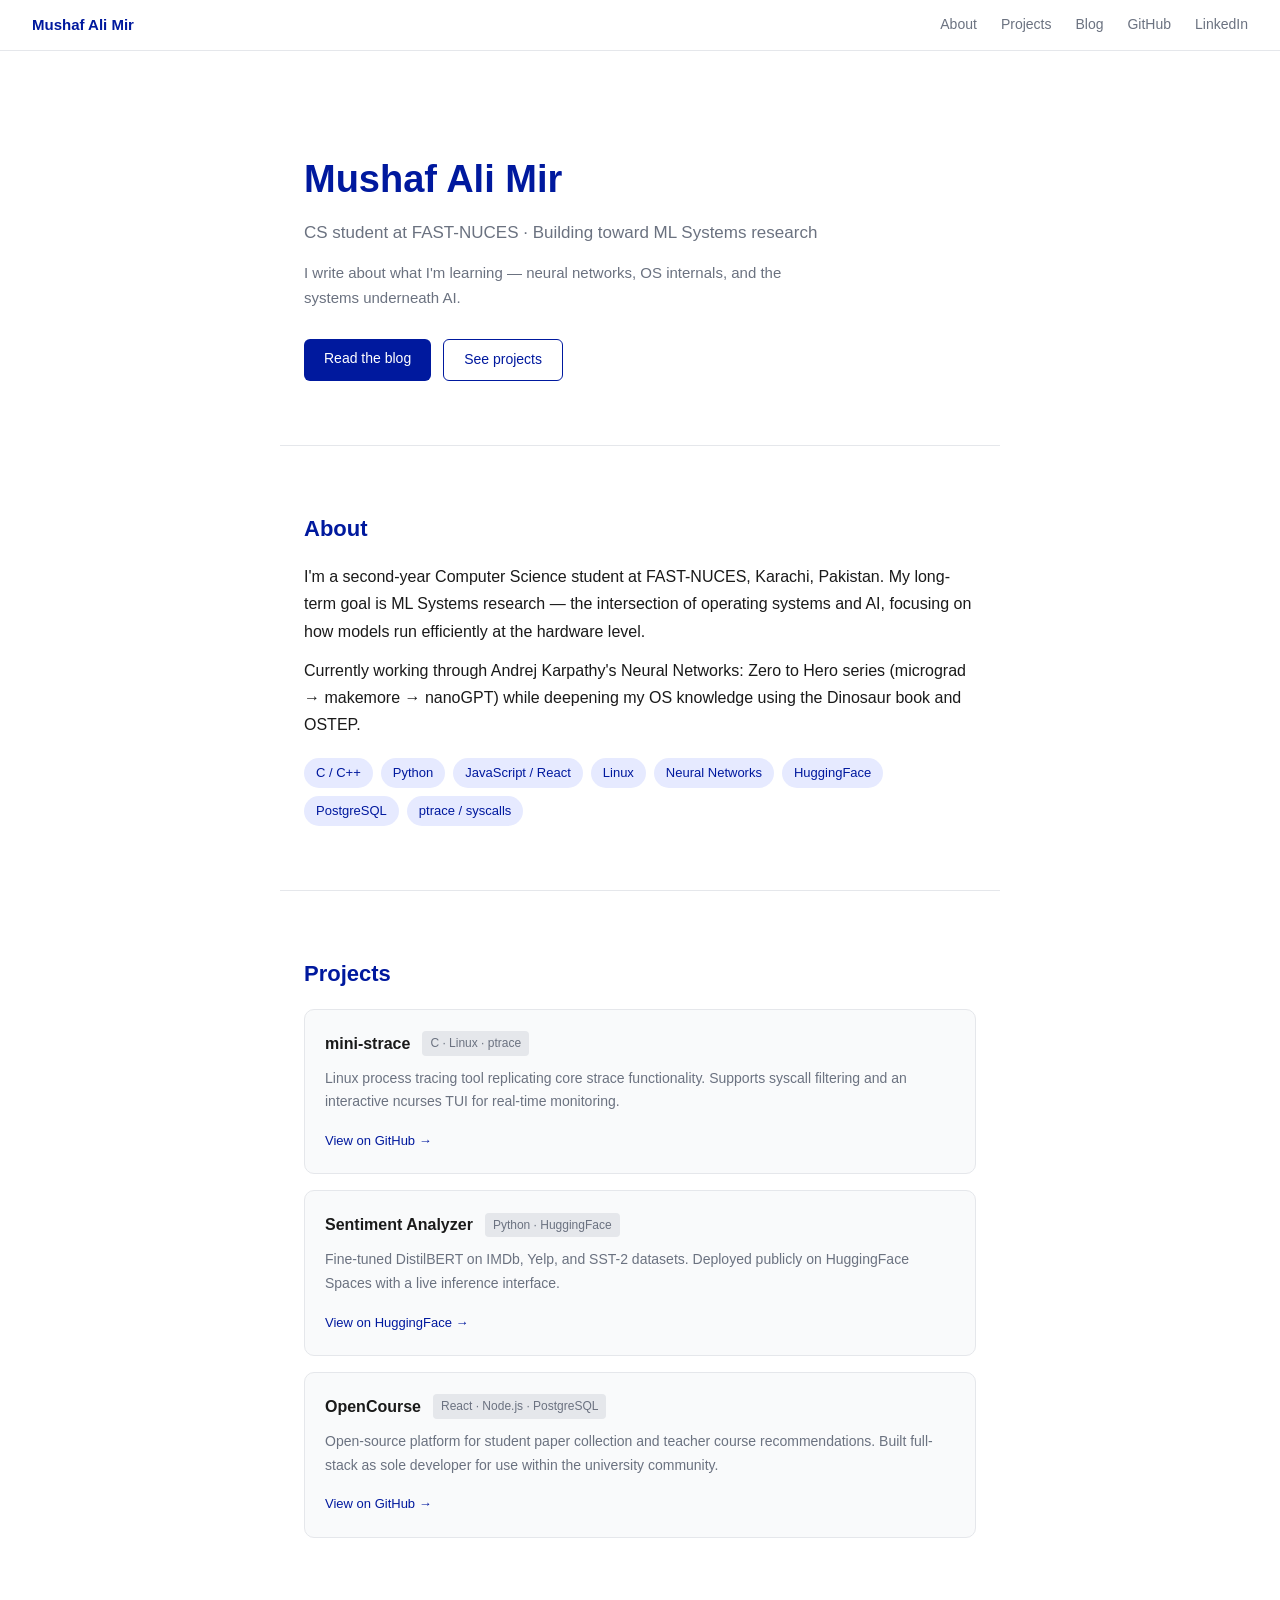
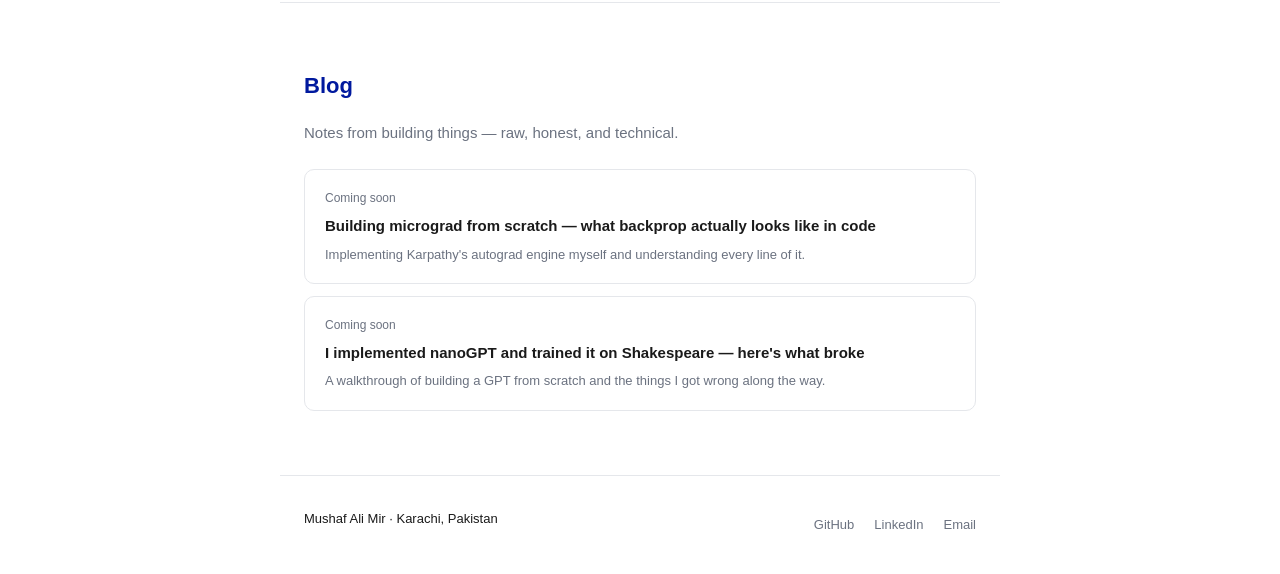
==== index.html @ 839cfe39 "Add files via upload" ====
<!DOCTYPE html>
<html lang="en">
<head>
  <meta charset="UTF-8">
  <meta name="viewport" content="width=device-width, initial-scale=1.0">
  <title>Mushaf Ali Mir</title>
  <link rel="stylesheet" href="style.css">
</head>
<body>

  <nav>
    <span class="nav-name">Mushaf Ali Mir</span>
    <div class="nav-links">
      <a href="#about">About</a>
      <a href="#projects">Projects</a>
      <a href="#blog">Blog</a>
      <a href="https://github.com/RED-Mushaf-Ali-Mir" target="_blank">GitHub</a>
      <a href="https://www.linkedin.com/in/mushaf-ali-mir-6a32b6295" target="_blank">LinkedIn</a>
    </div>
  </nav>

  <section id="hero">
    <h1>Mushaf Ali Mir</h1>
    <p class="tagline">CS student at FAST-NUCES · Building toward ML Systems research</p>
    <p class="hero-sub">I write about what I'm learning — neural networks, OS internals, and the systems underneath AI.</p>
    <div class="hero-links">
      <a href="#blog" class="btn">Read the blog</a>
      <a href="#projects" class="btn btn-ghost">See projects</a>
    </div>
  </section>

  <section id="about">
    <h2>About</h2>
    <p>
      I'm a second-year Computer Science student at FAST-NUCES, Karachi, Pakistan.
      My long-term goal is ML Systems research — the intersection of operating systems and AI,
      focusing on how models run efficiently at the hardware level.
    </p>
    <p>
      Currently working through Andrej Karpathy's Neural Networks: Zero to Hero series
      (micrograd → makemore → nanoGPT) while deepening my OS knowledge using the Dinosaur book and OSTEP.
    </p>
    <div class="skills">
      <span class="tag">C / C++</span>
      <span class="tag">Python</span>
      <span class="tag">JavaScript / React</span>
      <span class="tag">Linux</span>
      <span class="tag">Neural Networks</span>
      <span class="tag">HuggingFace</span>
      <span class="tag">PostgreSQL</span>
      <span class="tag">ptrace / syscalls</span>
    </div>
  </section>

  <section id="projects">
    <h2>Projects</h2>
    <div class="project-grid">

      <div class="card">
        <div class="card-header">
          <span class="card-title">mini-strace</span>
          <span class="card-tag">C · Linux · ptrace</span>
        </div>
        <p>Linux process tracing tool replicating core strace functionality. Supports syscall filtering and an interactive ncurses TUI for real-time monitoring.</p>
        <a href="https://github.com/RED-Mushaf-Ali-Mir/Mtrace" target="_blank" class="card-link">View on GitHub →</a>
      </div>

      <div class="card">
        <div class="card-header">
          <span class="card-title">Sentiment Analyzer</span>
          <span class="card-tag">Python · HuggingFace</span>
        </div>
        <p>Fine-tuned DistilBERT on IMDb, Yelp, and SST-2 datasets. Deployed publicly on HuggingFace Spaces with a live inference interface.</p>
        <a href="https://huggingface.co/spaces/RED-MARK" target="_blank" class="card-link">View on HuggingFace →</a>
      </div>

      <div class="card">
        <div class="card-header">
          <span class="card-title">OpenCourse</span>
          <span class="card-tag">React · Node.js · PostgreSQL</span>
        </div>
        <p>Open-source platform for student paper collection and teacher course recommendations. Built full-stack as sole developer for use within the university community.</p>
        <a href="https://github.com/RED-Mushaf-Ali-Mir" target="_blank" class="card-link">View on GitHub →</a>
      </div>

    </div>
  </section>

  <section id="blog">
    <h2>Blog</h2>
    <p class="section-sub">Notes from building things — raw, honest, and technical.</p>

    <div class="post-list">

      <a href="posts/micrograd.html" class="post-item">
        <div class="post-meta">Coming soon</div>
        <div class="post-title">Building micrograd from scratch — what backprop actually looks like in code</div>
        <div class="post-desc">Implementing Karpathy's autograd engine myself and understanding every line of it.</div>
      </a>

      <a href="posts/nanogpt.html" class="post-item">
        <div class="post-meta">Coming soon</div>
        <div class="post-title">I implemented nanoGPT and trained it on Shakespeare — here's what broke</div>
        <div class="post-desc">A walkthrough of building a GPT from scratch and the things I got wrong along the way.</div>
      </a>

    </div>
  </section>

  <footer>
    <p>Mushaf Ali Mir · Karachi, Pakistan</p>
    <div class="footer-links">
      <a href="https://github.com/RED-Mushaf-Ali-Mir" target="_blank">GitHub</a>
      <a href="https://www.linkedin.com/in/mushaf-ali-mir-6a32b6295" target="_blank">LinkedIn</a>
      <a href="mailto:mushafalimir49@gmail.com">Email</a>
    </div>
  </footer>

</body>
</html>
---- style.css ----
*, *::before, *::after { box-sizing: border-box; margin: 0; padding: 0; }

:root {
  --blue: #00199e;
  --blue-light: #e6eaff;
  --text: #1a1a1a;
  --muted: #6b7280;
  --border: #e5e7eb;
  --bg: #ffffff;
  --bg-soft: #f9fafb;
  --max: 720px;
}

body {
  font-family: -apple-system, BlinkMacSystemFont, 'Segoe UI', sans-serif;
  color: var(--text);
  background: var(--bg);
  line-height: 1.7;
  font-size: 16px;
}

/* NAV */
nav {
  position: sticky;
  top: 0;
  background: rgba(255,255,255,0.92);
  backdrop-filter: blur(8px);
  border-bottom: 1px solid var(--border);
  display: flex;
  justify-content: space-between;
  align-items: center;
  padding: 0.75rem 2rem;
  z-index: 100;
}

.nav-name {
  font-weight: 600;
  color: var(--blue);
  font-size: 15px;
}

.nav-links {
  display: flex;
  gap: 1.5rem;
}

.nav-links a {
  text-decoration: none;
  color: var(--muted);
  font-size: 14px;
  transition: color 0.15s;
}

.nav-links a:hover { color: var(--blue); }

/* SECTIONS */
section {
  max-width: var(--max);
  margin: 0 auto;
  padding: 4rem 1.5rem;
}

section + section {
  border-top: 1px solid var(--border);
}

h2 {
  font-size: 22px;
  font-weight: 600;
  color: var(--blue);
  margin-bottom: 1rem;
}

p { color: var(--text); margin-bottom: 0.75rem; }

.section-sub {
  color: var(--muted);
  font-size: 15px;
  margin-bottom: 1.5rem;
}

/* HERO */
#hero {
  padding: 6rem 1.5rem 4rem;
  border-top: none;
}

#hero h1 {
  font-size: 38px;
  font-weight: 700;
  color: var(--blue);
  margin-bottom: 0.5rem;
}

.tagline {
  font-size: 17px;
  color: var(--muted);
  margin-bottom: 0.75rem;
}

.hero-sub {
  font-size: 15px;
  color: var(--muted);
  max-width: 520px;
  margin-bottom: 1.75rem;
}

.hero-links { display: flex; gap: 0.75rem; }

.btn {
  display: inline-block;
  padding: 0.5rem 1.25rem;
  background: var(--blue);
  color: #fff;
  border-radius: 6px;
  text-decoration: none;
  font-size: 14px;
  font-weight: 500;
  transition: opacity 0.15s;
}

.btn:hover { opacity: 0.88; }

.btn-ghost {
  background: transparent;
  color: var(--blue);
  border: 1px solid var(--blue);
}

.btn-ghost:hover { background: var(--blue-light); opacity: 1; }

/* SKILLS */
.skills {
  display: flex;
  flex-wrap: wrap;
  gap: 8px;
  margin-top: 1.25rem;
}

.tag {
  font-size: 13px;
  background: var(--blue-light);
  color: var(--blue);
  padding: 4px 12px;
  border-radius: 20px;
  font-weight: 500;
}

/* PROJECTS */
.project-grid {
  display: grid;
  grid-template-columns: 1fr;
  gap: 1rem;
}

.card {
  border: 1px solid var(--border);
  border-radius: 10px;
  padding: 1.25rem;
  background: var(--bg-soft);
  transition: border-color 0.15s;
}

.card:hover { border-color: var(--blue); }

.card-header {
  display: flex;
  align-items: center;
  gap: 0.75rem;
  margin-bottom: 0.6rem;
}

.card-title {
  font-size: 16px;
  font-weight: 600;
  color: var(--text);
}

.card-tag {
  font-size: 12px;
  color: var(--muted);
  background: var(--border);
  padding: 2px 8px;
  border-radius: 4px;
}

.card p {
  font-size: 14px;
  color: var(--muted);
  margin-bottom: 0.75rem;
}

.card-link {
  font-size: 13px;
  color: var(--blue);
  text-decoration: none;
  font-weight: 500;
}

.card-link:hover { text-decoration: underline; }

/* BLOG */
.post-list {
  display: flex;
  flex-direction: column;
  gap: 0.75rem;
}

.post-item {
  display: block;
  text-decoration: none;
  border: 1px solid var(--border);
  border-radius: 10px;
  padding: 1.1rem 1.25rem;
  transition: border-color 0.15s;
}

.post-item:hover { border-color: var(--blue); }

.post-meta {
  font-size: 12px;
  color: var(--muted);
  margin-bottom: 0.3rem;
}

.post-title {
  font-size: 15px;
  font-weight: 600;
  color: var(--text);
  margin-bottom: 0.3rem;
}

.post-desc {
  font-size: 13px;
  color: var(--muted);
}

/* FOOTER */
footer {
  max-width: var(--max);
  margin: 0 auto;
  padding: 2rem 1.5rem;
  border-top: 1px solid var(--border);
  display: flex;
  justify-content: space-between;
  align-items: center;
  font-size: 13px;
  color: var(--muted);
}

.footer-links { display: flex; gap: 1.25rem; }
.footer-links a { color: var(--muted); text-decoration: none; }
.footer-links a:hover { color: var(--blue); }

/* RESPONSIVE */
@media (max-width: 600px) {
  nav { padding: 0.75rem 1rem; }
  .nav-links { gap: 1rem; }
  #hero h1 { font-size: 28px; }
  footer { flex-direction: column; gap: 0.75rem; text-align: center; }
}
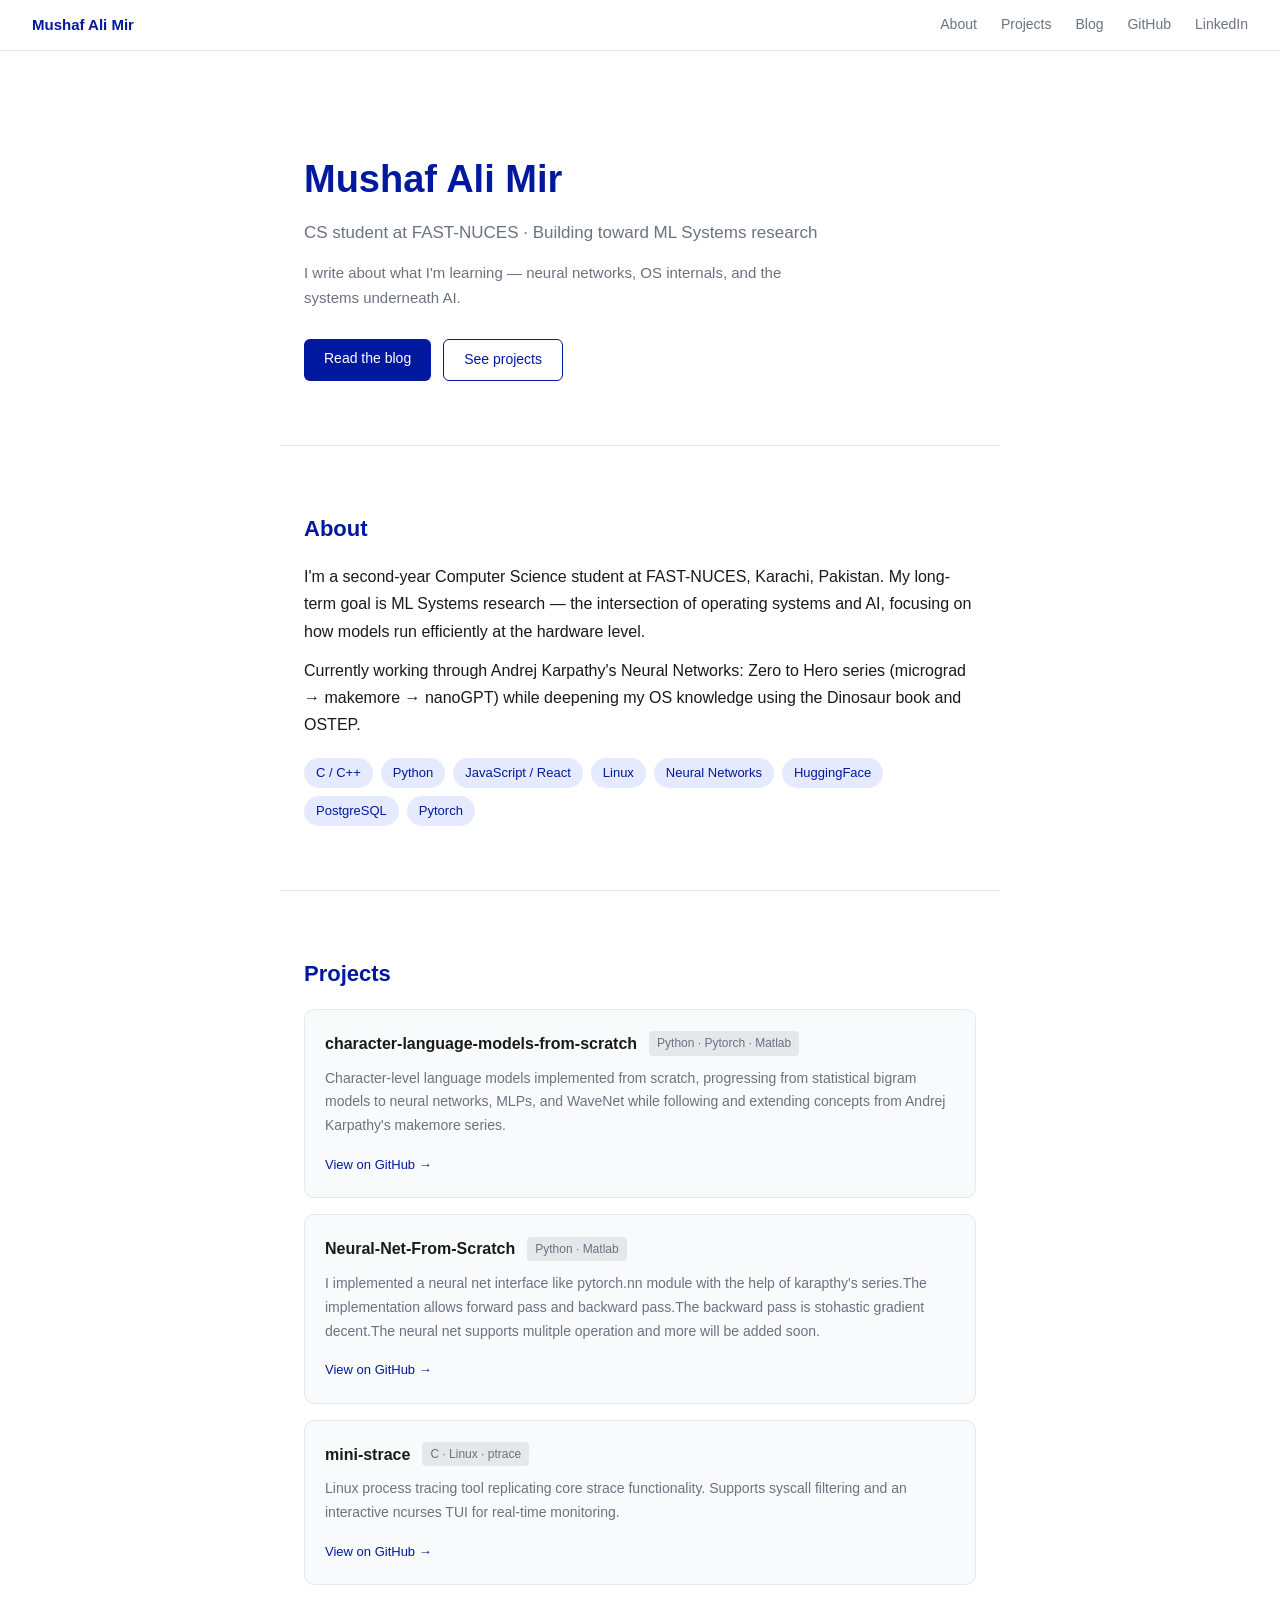
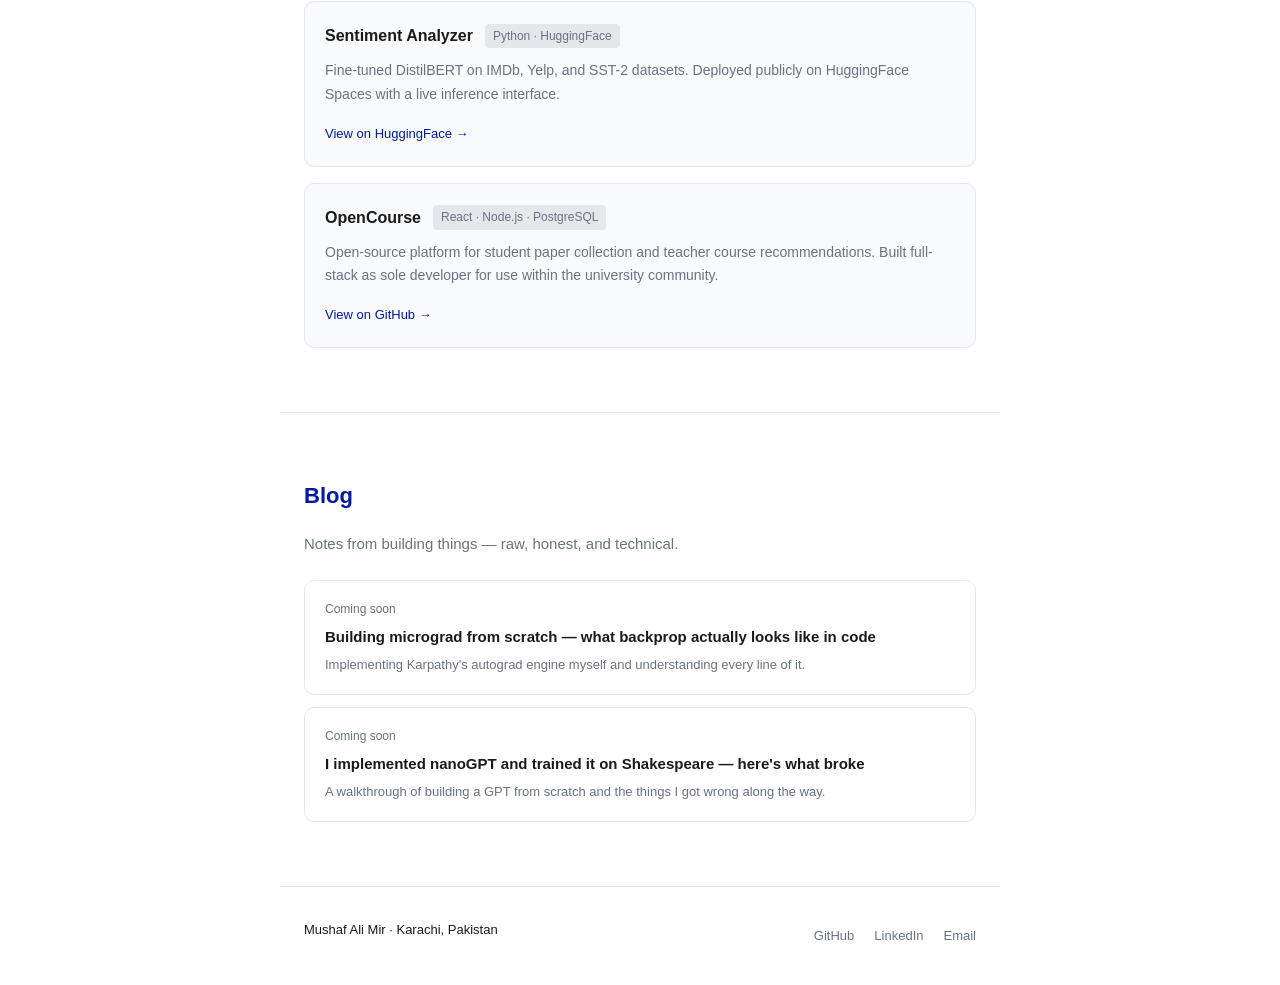
==== commit d2a2440b: "Project Addition" ====
--- a/index.html
+++ b/index.html
@@ -48,13 +48,31 @@
       <span class="tag">Neural Networks</span>
       <span class="tag">HuggingFace</span>
       <span class="tag">PostgreSQL</span>
-      <span class="tag">ptrace / syscalls</span>
+      <span class="tag">Pytorch</span>
     </div>
   </section>
 
   <section id="projects">
     <h2>Projects</h2>
     <div class="project-grid">
+    
+      <div class="card">
+        <div class="card-header">
+          <span class="card-title">character-language-models-from-scratch</span>
+          <span class="card-tag">Python · Pytorch · Matlab </span>
+        </div>
+        <p>Character-level language models implemented from scratch, progressing from statistical bigram models to neural networks, MLPs, and WaveNet while following and extending concepts from Andrej Karpathy's makemore series.</p>
+        <a href="https://github.com/RED-Mushaf-Ali-Mir/character-language-models-from-scratch" target="_blank" class="card-link">View on GitHub →</a>
+       </div>
+       
+       <div class="card">
+        <div class="card-header">
+          <span class="card-title">Neural-Net-From-Scratch</span>
+          <span class="card-tag">Python · Matlab </span>
+        </div>
+        <p>I implemented a neural net interface like pytorch.nn module with the help of karapthy's series.The implementation allows forward pass and backward pass.The backward pass is stohastic gradient decent.The neural net supports mulitple operation and more will be added soon.</p>
+        <a href="https://github.com/RED-Mushaf-Ali-Mir/Neural_Net_Implementation" target="_blank" class="card-link">View on GitHub →</a>
+       </div>
 
       <div class="card">
         <div class="card-header">
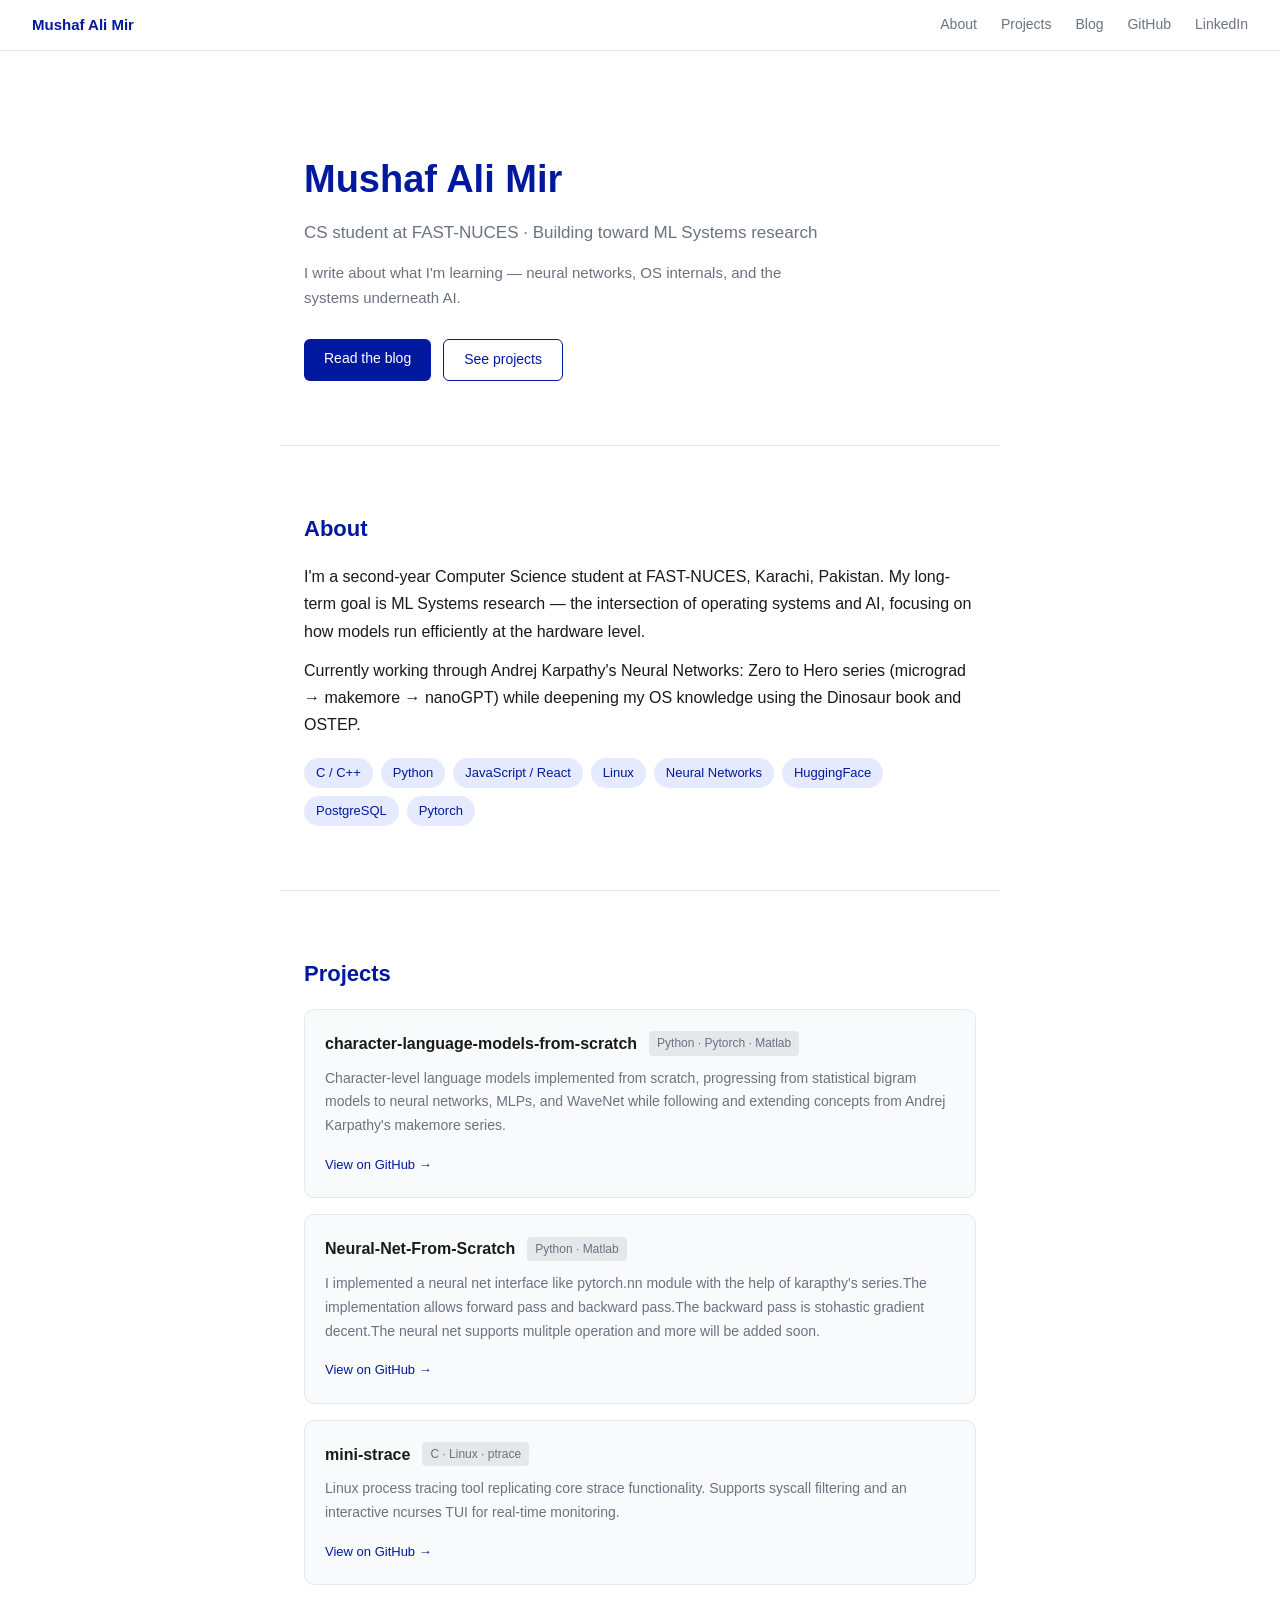
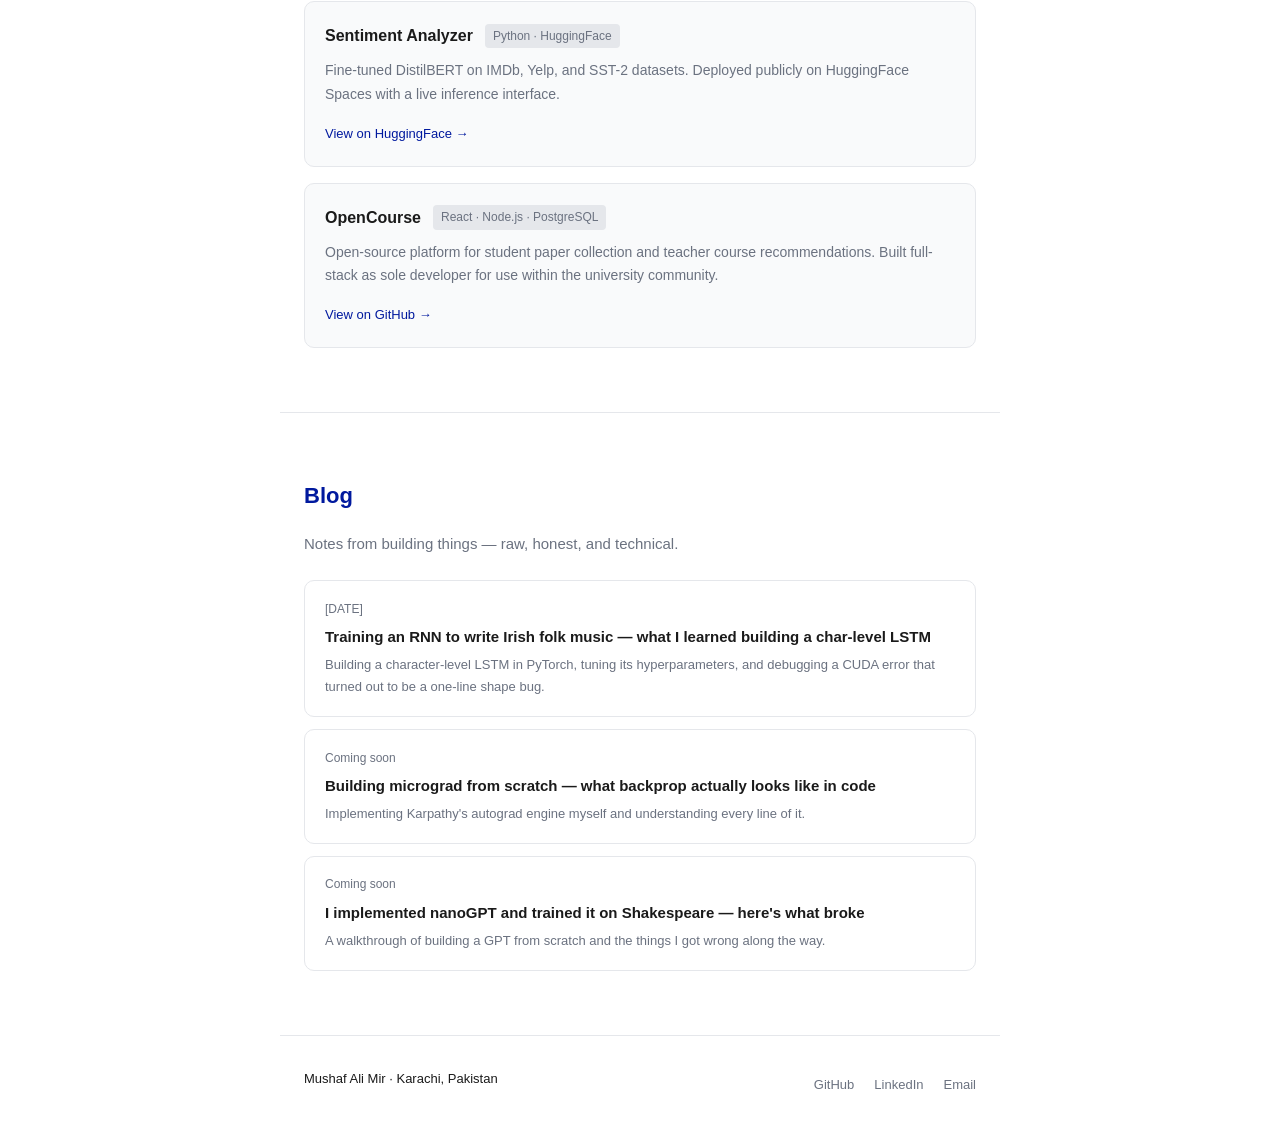
==== commit bb28d56f: "RNN Music Generation Post" ====
--- a/index.html
+++ b/index.html
@@ -110,6 +110,12 @@
 
     <div class="post-list">
 
+      <a href="posts/RNN-MusicGenerator.html" class="post-item">
+        <div class="post-meta">[DATE]</div>
+        <div class="post-title">Training an RNN to write Irish folk music — what I learned building a char-level LSTM</div>
+        <div class="post-desc">Building a character-level LSTM in PyTorch, tuning its hyperparameters, and debugging a CUDA error that turned out to be a one-line shape bug.</div>
+      </a>
+
       <a href="posts/micrograd.html" class="post-item">
         <div class="post-meta">Coming soon</div>
         <div class="post-title">Building micrograd from scratch — what backprop actually looks like in code</div>
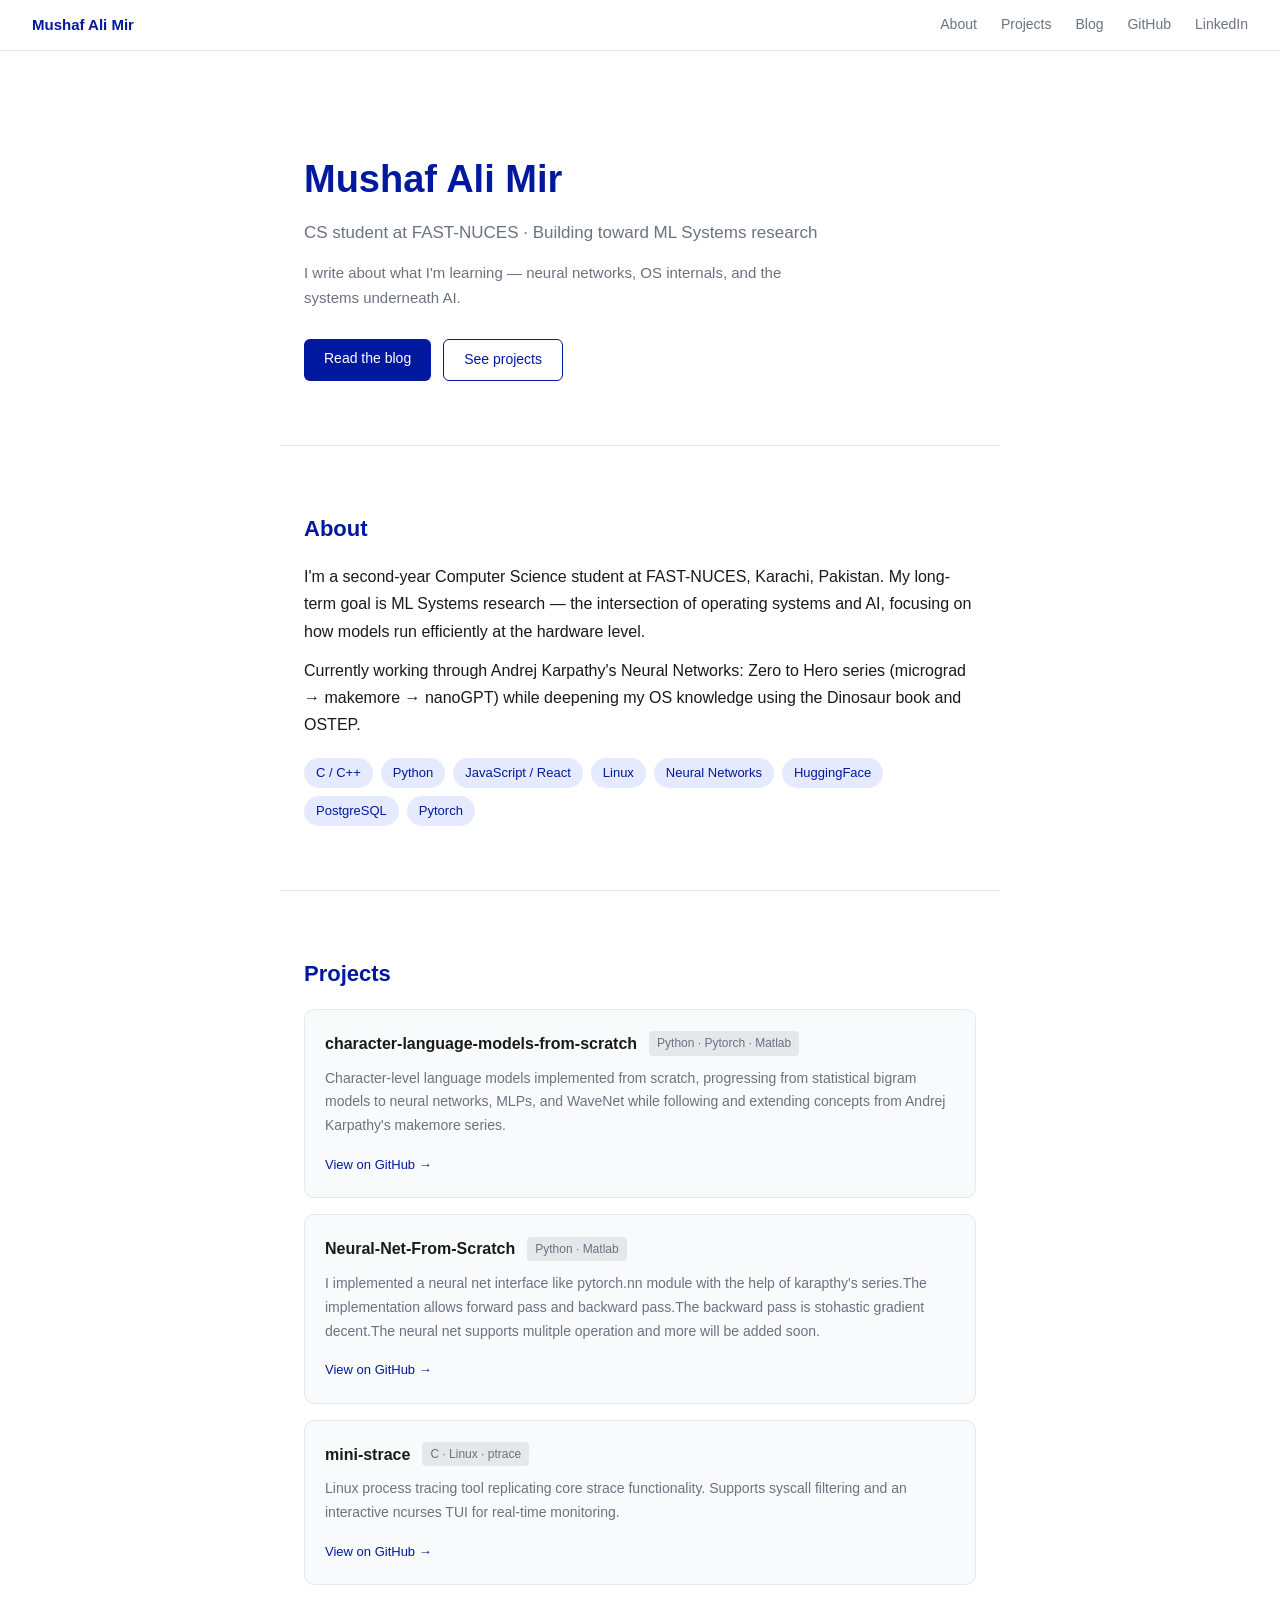
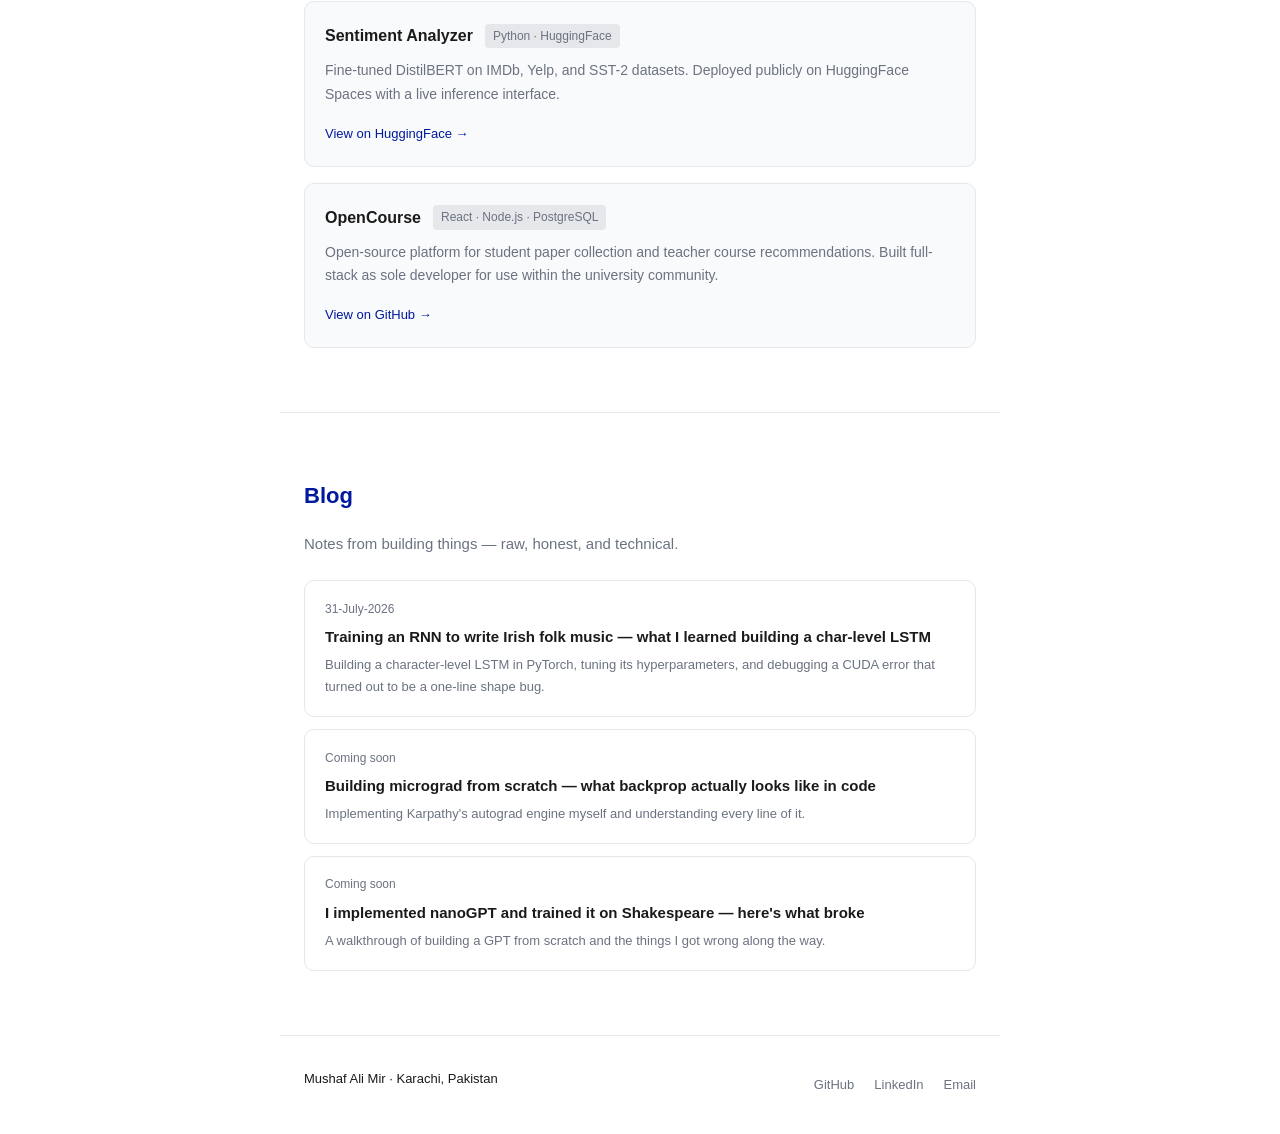
==== commit 46c1a0a5: "Date Fix" ====
--- a/index.html
+++ b/index.html
@@ -111,7 +111,7 @@
     <div class="post-list">
 
       <a href="posts/RNN-MusicGenerator.html" class="post-item">
-        <div class="post-meta">[DATE]</div>
+        <div class="post-meta">31-July-2026</div>
         <div class="post-title">Training an RNN to write Irish folk music — what I learned building a char-level LSTM</div>
         <div class="post-desc">Building a character-level LSTM in PyTorch, tuning its hyperparameters, and debugging a CUDA error that turned out to be a one-line shape bug.</div>
       </a>
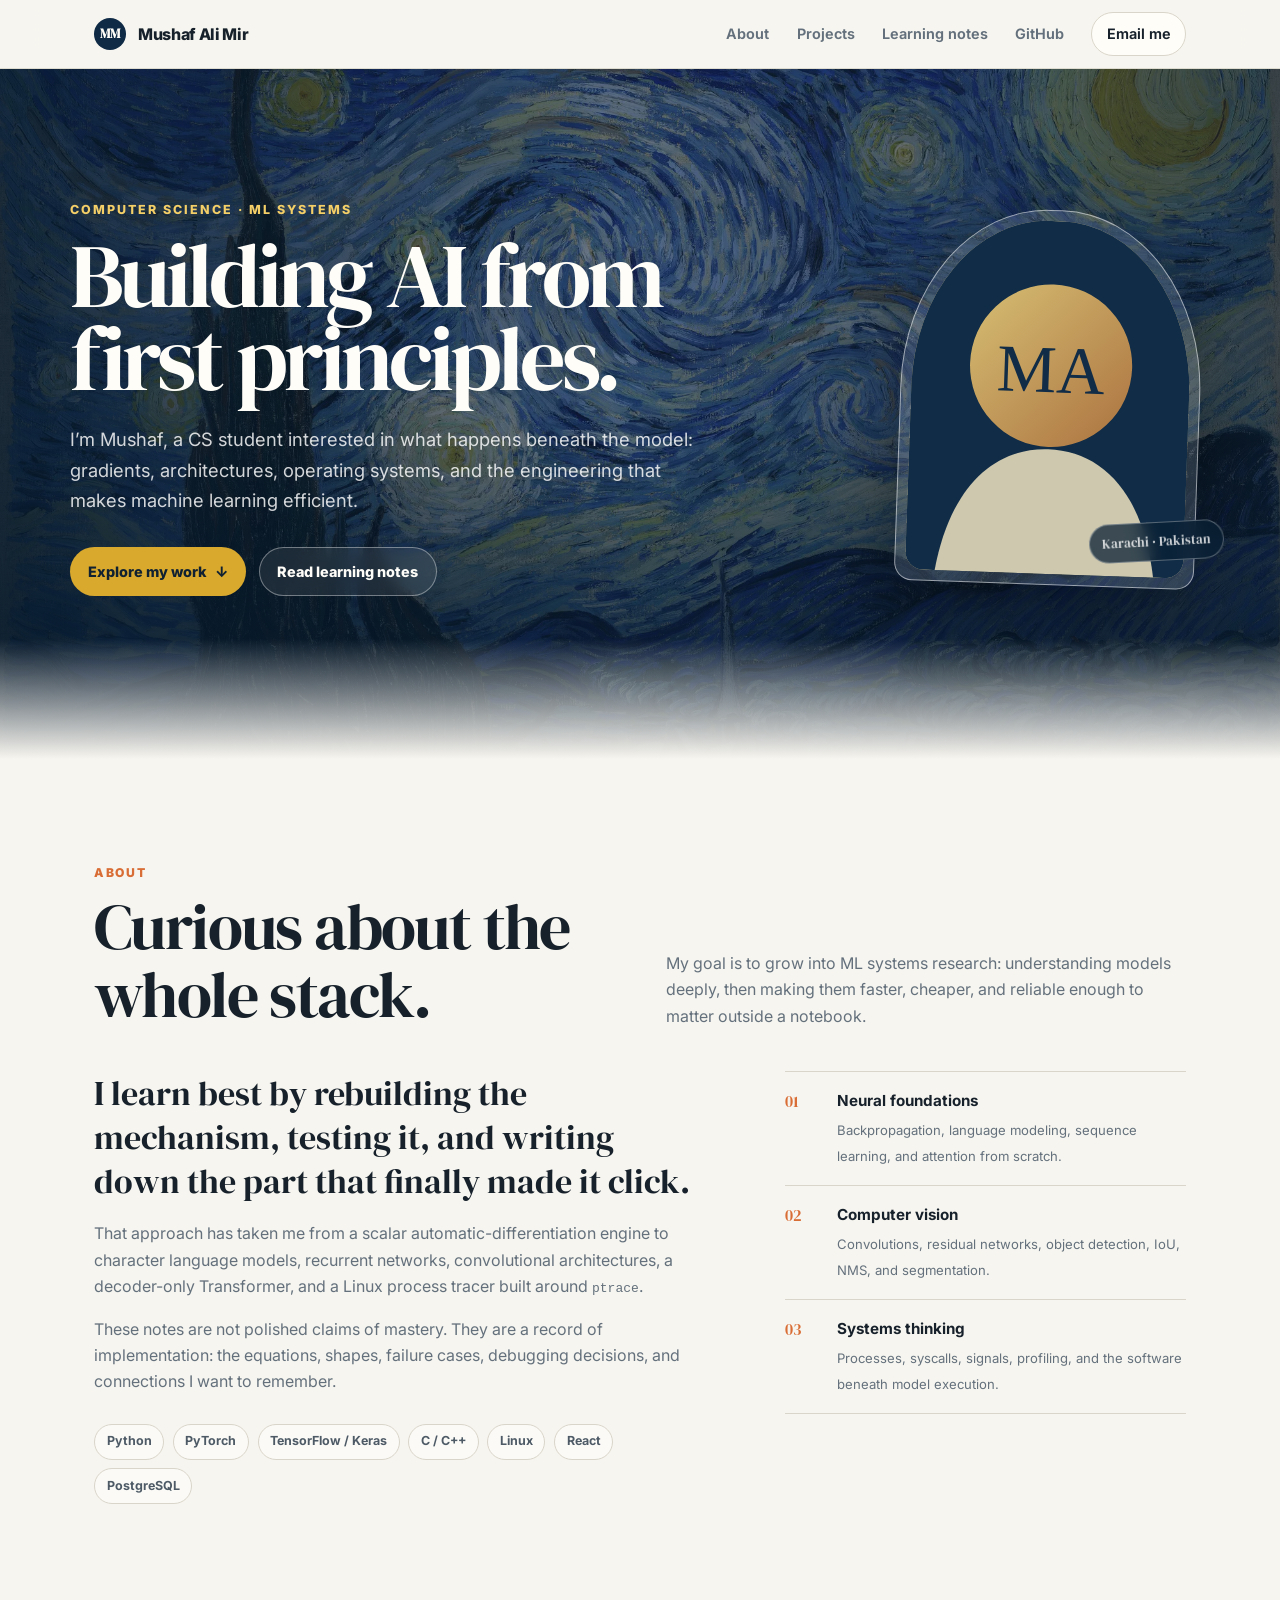
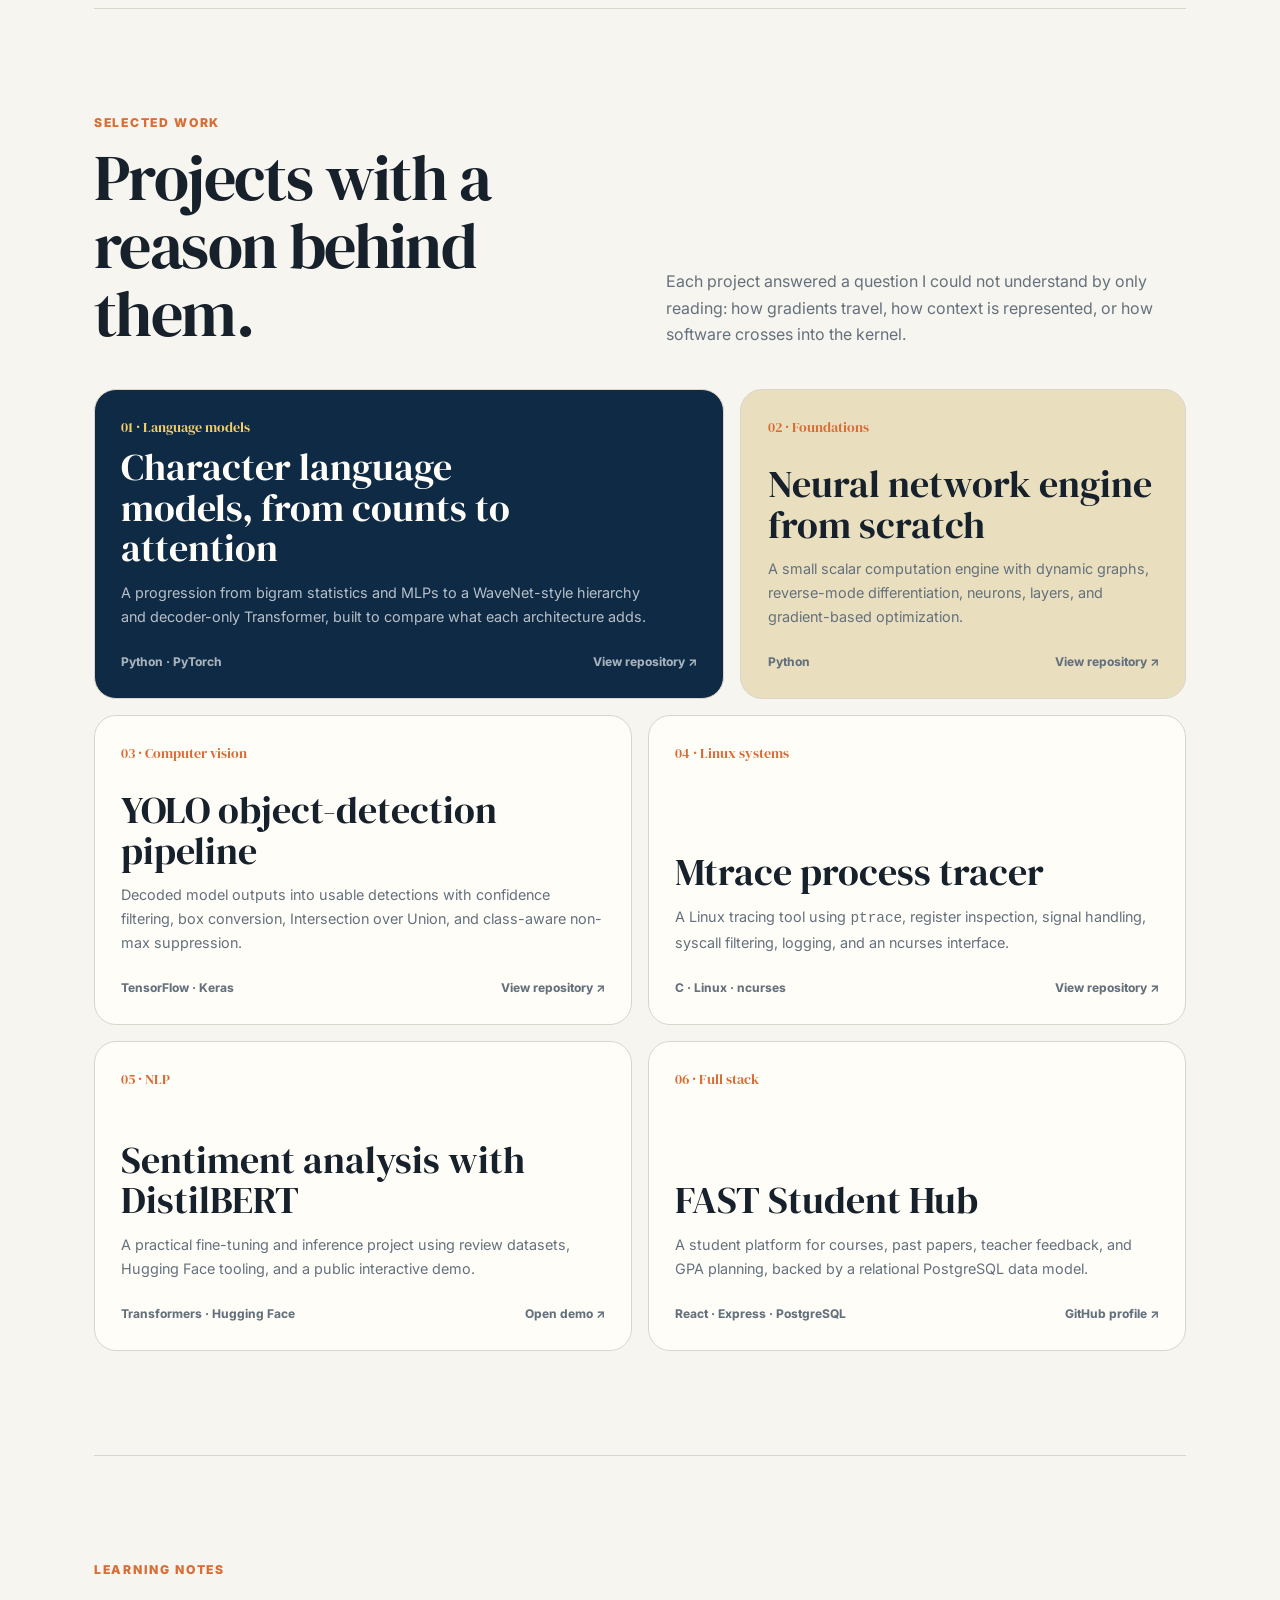
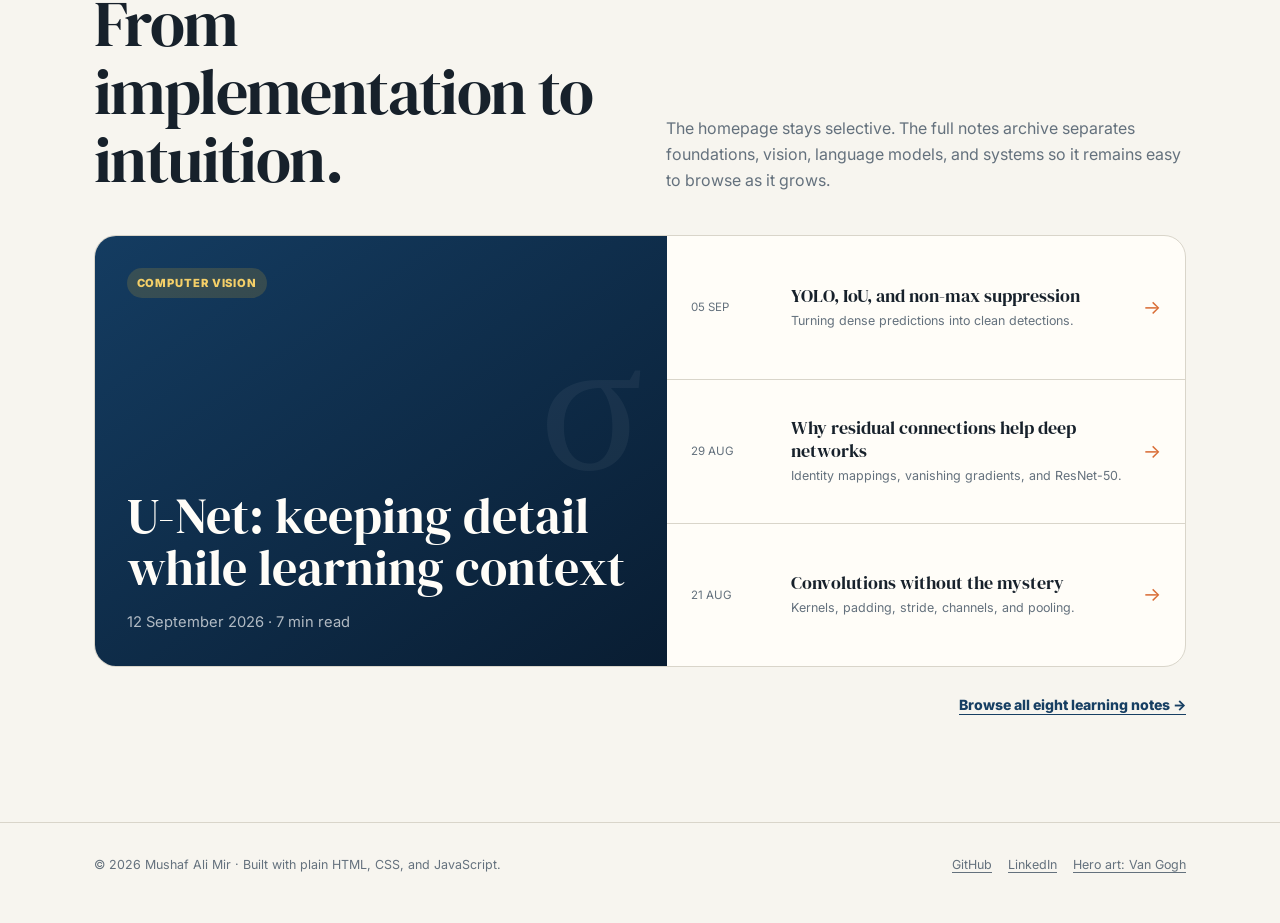
==== commit 23865f38: "done" ====
--- a/index.html
+++ b/index.html
@@ -1,144 +1,149 @@
-<!DOCTYPE html>
+<!doctype html>
 <html lang="en">
 <head>
-  <meta charset="UTF-8">
-  <meta name="viewport" content="width=device-width, initial-scale=1.0">
-  <title>Mushaf Ali Mir</title>
+  <meta charset="utf-8">
+  <meta name="viewport" content="width=device-width, initial-scale=1">
+  <meta name="description" content="Mushaf Ali Mir — computer science student building toward ML systems research through neural networks, computer vision, and Linux systems projects.">
+  <meta name="theme-color" content="#0e2a45">
+  <title>Mushaf Ali Mir — ML Systems & Computer Science</title>
+  <link rel="preconnect" href="https://fonts.googleapis.com">
+  <link rel="preconnect" href="https://fonts.gstatic.com" crossorigin>
+  <link href="https://fonts.googleapis.com/css2?family=DM+Serif+Display&family=Inter:wght@400;600;700;800&display=swap" rel="stylesheet">
   <link rel="stylesheet" href="style.css">
+  <script src="script.js" defer></script>
 </head>
 <body>
+  <a class="skip-link" href="#main">Skip to content</a>
+  <header class="site-nav">
+    <nav class="nav-inner" aria-label="Primary navigation">
+      <a class="brand" href="index.html"><span class="brand-mark">MM</span><span>Mushaf Ali Mir</span></a>
+      <button class="menu-button" type="button" aria-label="Open navigation" aria-expanded="false">☰</button>
+      <div class="nav-links">
+        <a href="#about">About</a>
+        <a href="#projects">Projects</a>
+        <a href="blog.html">Learning notes</a>
+        <a href="https://github.com/RED-Mushaf-Ali-Mir" target="_blank" rel="noreferrer">GitHub</a>
+        <a class="nav-cta" href="mailto:mushafalimir49@gmail.com">Email me</a>
+      </div>
+    </nav>
+  </header>
 
-  <nav>
-    <span class="nav-name">Mushaf Ali Mir</span>
-    <div class="nav-links">
-      <a href="#about">About</a>
-      <a href="#projects">Projects</a>
-      <a href="#blog">Blog</a>
-      <a href="https://github.com/RED-Mushaf-Ali-Mir" target="_blank">GitHub</a>
-      <a href="https://www.linkedin.com/in/mushaf-ali-mir-6a32b6295" target="_blank">LinkedIn</a>
+  <main id="main">
+    <section class="hero" aria-labelledby="hero-title">
+      <div class="hero-content">
+        <div>
+          <p class="eyebrow">Computer Science · ML Systems</p>
+          <h1 id="hero-title">Building AI from first principles.</h1>
+          <p class="hero-copy">I’m Mushaf, a CS student interested in what happens beneath the model: gradients, architectures, operating systems, and the engineering that makes machine learning efficient.</p>
+          <div class="hero-actions">
+            <a class="button" href="#projects">Explore my work <span aria-hidden="true">↓</span></a>
+            <a class="button secondary" href="blog.html">Read learning notes</a>
+          </div>
+        </div>
+        <div class="portrait-wrap">
+          <div class="portrait-frame">
+            <img src="https://github.com/RED-Mushaf-Ali-Mir.png?size=800" alt="Mushaf Ali Mir" onerror="this.src='assets/profile-placeholder.svg'">
+          </div>
+          <p class="portrait-note">Karachi · Pakistan</p>
+        </div>
+      </div>
+    </section>
+
+    <div class="page">
+      <section class="section" id="about">
+        <div class="section-head">
+          <div><p class="kicker">About</p><h2>Curious about the whole stack.</h2></div>
+          <p class="section-intro">My goal is to grow into ML systems research: understanding models deeply, then making them faster, cheaper, and reliable enough to matter outside a notebook.</p>
+        </div>
+        <div class="about-grid">
+          <div class="about-copy">
+            <p class="lead">I learn best by rebuilding the mechanism, testing it, and writing down the part that finally made it click.</p>
+            <p>That approach has taken me from a scalar automatic-differentiation engine to character language models, recurrent networks, convolutional architectures, a decoder-only Transformer, and a Linux process tracer built around <code>ptrace</code>.</p>
+            <p>These notes are not polished claims of mastery. They are a record of implementation: the equations, shapes, failure cases, debugging decisions, and connections I want to remember.</p>
+            <div class="skill-row" aria-label="Technologies">
+              <span class="pill">Python</span><span class="pill">PyTorch</span><span class="pill">TensorFlow / Keras</span><span class="pill">C / C++</span><span class="pill">Linux</span><span class="pill">React</span><span class="pill">PostgreSQL</span>
+            </div>
+          </div>
+          <ol class="focus-list">
+            <li><span>01</span><div><strong>Neural foundations</strong><small>Backpropagation, language modeling, sequence learning, and attention from scratch.</small></div></li>
+            <li><span>02</span><div><strong>Computer vision</strong><small>Convolutions, residual networks, object detection, IoU, NMS, and segmentation.</small></div></li>
+            <li><span>03</span><div><strong>Systems thinking</strong><small>Processes, syscalls, signals, profiling, and the software beneath model execution.</small></div></li>
+          </ol>
+        </div>
+      </section>
+
+      <section class="section" id="projects">
+        <div class="section-head">
+          <div><p class="kicker">Selected work</p><h2>Projects with a reason behind them.</h2></div>
+          <p class="section-intro">Each project answered a question I could not understand by only reading: how gradients travel, how context is represented, or how software crosses into the kernel.</p>
+        </div>
+        <div class="project-list">
+          <article class="project-card">
+            <span class="project-number">01 · Language models</span>
+            <h3>Character language models, from counts to attention</h3>
+            <p>A progression from bigram statistics and MLPs to a WaveNet-style hierarchy and decoder-only Transformer, built to compare what each architecture adds.</p>
+            <div class="project-meta"><span>Python · PyTorch</span><a class="project-link" href="https://github.com/RED-Mushaf-Ali-Mir/character-language-models-from-scratch" target="_blank" rel="noreferrer">View repository ↗</a></div>
+          </article>
+          <article class="project-card">
+            <span class="project-number">02 · Foundations</span>
+            <h3>Neural network engine from scratch</h3>
+            <p>A small scalar computation engine with dynamic graphs, reverse-mode differentiation, neurons, layers, and gradient-based optimization.</p>
+            <div class="project-meta"><span>Python</span><a class="project-link" href="https://github.com/RED-Mushaf-Ali-Mir/Neural_Net_Implementation" target="_blank" rel="noreferrer">View repository ↗</a></div>
+          </article>
+          <article class="project-card">
+            <span class="project-number">03 · Computer vision</span>
+            <h3>YOLO object-detection pipeline</h3>
+            <p>Decoded model outputs into usable detections with confidence filtering, box conversion, Intersection over Union, and class-aware non-max suppression.</p>
+            <div class="project-meta"><span>TensorFlow · Keras</span><a class="project-link" href="https://github.com/RED-Mushaf-Ali-Mir/YOLO-TensorFlow-Object-Detection" target="_blank" rel="noreferrer">View repository ↗</a></div>
+          </article>
+          <article class="project-card">
+            <span class="project-number">04 · Linux systems</span>
+            <h3>Mtrace process tracer</h3>
+            <p>A Linux tracing tool using <code>ptrace</code>, register inspection, signal handling, syscall filtering, logging, and an ncurses interface.</p>
+            <div class="project-meta"><span>C · Linux · ncurses</span><a class="project-link" href="https://github.com/RED-Mushaf-Ali-Mir/Custom-Process-Tracer-With-Ptrace-Mtrace-" target="_blank" rel="noreferrer">View repository ↗</a></div>
+          </article>
+          <article class="project-card">
+            <span class="project-number">05 · NLP</span>
+            <h3>Sentiment analysis with DistilBERT</h3>
+            <p>A practical fine-tuning and inference project using review datasets, Hugging Face tooling, and a public interactive demo.</p>
+            <div class="project-meta"><span>Transformers · Hugging Face</span><a class="project-link" href="https://huggingface.co/spaces/RED-MARK" target="_blank" rel="noreferrer">Open demo ↗</a></div>
+          </article>
+          <article class="project-card">
+            <span class="project-number">06 · Full stack</span>
+            <h3>FAST Student Hub</h3>
+            <p>A student platform for courses, past papers, teacher feedback, and GPA planning, backed by a relational PostgreSQL data model.</p>
+            <div class="project-meta"><span>React · Express · PostgreSQL</span><a class="project-link" href="https://github.com/RED-Mushaf-Ali-Mir" target="_blank" rel="noreferrer">GitHub profile ↗</a></div>
+          </article>
+        </div>
+      </section>
+
+      <section class="section" id="notes">
+        <div class="section-head">
+          <div><p class="kicker">Learning notes</p><h2>From implementation to intuition.</h2></div>
+          <p class="section-intro">The homepage stays selective. The full notes archive separates foundations, vision, language models, and systems so it remains easy to browse as it grows.</p>
+        </div>
+        <div class="blog-preview">
+          <a class="featured-post" href="posts/unet.html">
+            <span class="post-tag">Computer vision</span>
+            <h3>U-Net: keeping detail while learning context</h3>
+            <p>12 September 2026 · 7 min read</p>
+          </a>
+          <div class="post-list">
+            <a class="post-row" href="posts/yolo.html"><span class="post-date">05 Sep</span><span><h3>YOLO, IoU, and non-max suppression</h3><p>Turning dense predictions into clean detections.</p></span><span class="arrow">→</span></a>
+            <a class="post-row" href="posts/resnet.html"><span class="post-date">29 Aug</span><span><h3>Why residual connections help deep networks</h3><p>Identity mappings, vanishing gradients, and ResNet-50.</p></span><span class="arrow">→</span></a>
+            <a class="post-row" href="posts/cnn-foundations.html"><span class="post-date">21 Aug</span><span><h3>Convolutions without the mystery</h3><p>Kernels, padding, stride, channels, and pooling.</p></span><span class="arrow">→</span></a>
+          </div>
+        </div>
+        <div class="section-action"><a class="text-link" href="blog.html">Browse all eight learning notes →</a></div>
+      </section>
     </div>
-  </nav>
+  </main>
 
-  <section id="hero">
-    <h1>Mushaf Ali Mir</h1>
-    <p class="tagline">CS student at FAST-NUCES · Building toward ML Systems research</p>
-    <p class="hero-sub">I write about what I'm learning — neural networks, OS internals, and the systems underneath AI.</p>
-    <div class="hero-links">
-      <a href="#blog" class="btn">Read the blog</a>
-      <a href="#projects" class="btn btn-ghost">See projects</a>
-    </div>
-  </section>
-
-  <section id="about">
-    <h2>About</h2>
-    <p>
-      I'm a second-year Computer Science student at FAST-NUCES, Karachi, Pakistan.
-      My long-term goal is ML Systems research — the intersection of operating systems and AI,
-      focusing on how models run efficiently at the hardware level.
-    </p>
-    <p>
-      Currently working through Andrej Karpathy's Neural Networks: Zero to Hero series
-      (micrograd → makemore → nanoGPT) while deepening my OS knowledge using the Dinosaur book and OSTEP.
-    </p>
-    <div class="skills">
-      <span class="tag">C / C++</span>
-      <span class="tag">Python</span>
-      <span class="tag">JavaScript / React</span>
-      <span class="tag">Linux</span>
-      <span class="tag">Neural Networks</span>
-      <span class="tag">HuggingFace</span>
-      <span class="tag">PostgreSQL</span>
-      <span class="tag">Pytorch</span>
-    </div>
-  </section>
-
-  <section id="projects">
-    <h2>Projects</h2>
-    <div class="project-grid">
-    
-      <div class="card">
-        <div class="card-header">
-          <span class="card-title">character-language-models-from-scratch</span>
-          <span class="card-tag">Python · Pytorch · Matlab </span>
-        </div>
-        <p>Character-level language models implemented from scratch, progressing from statistical bigram models to neural networks, MLPs, and WaveNet while following and extending concepts from Andrej Karpathy's makemore series.</p>
-        <a href="https://github.com/RED-Mushaf-Ali-Mir/character-language-models-from-scratch" target="_blank" class="card-link">View on GitHub →</a>
-       </div>
-       
-       <div class="card">
-        <div class="card-header">
-          <span class="card-title">Neural-Net-From-Scratch</span>
-          <span class="card-tag">Python · Matlab </span>
-        </div>
-        <p>I implemented a neural net interface like pytorch.nn module with the help of karapthy's series.The implementation allows forward pass and backward pass.The backward pass is stohastic gradient decent.The neural net supports mulitple operation and more will be added soon.</p>
-        <a href="https://github.com/RED-Mushaf-Ali-Mir/Neural_Net_Implementation" target="_blank" class="card-link">View on GitHub →</a>
-       </div>
-
-      <div class="card">
-        <div class="card-header">
-          <span class="card-title">mini-strace</span>
-          <span class="card-tag">C · Linux · ptrace</span>
-        </div>
-        <p>Linux process tracing tool replicating core strace functionality. Supports syscall filtering and an interactive ncurses TUI for real-time monitoring.</p>
-        <a href="https://github.com/RED-Mushaf-Ali-Mir/Mtrace" target="_blank" class="card-link">View on GitHub →</a>
-      </div>
-
-      <div class="card">
-        <div class="card-header">
-          <span class="card-title">Sentiment Analyzer</span>
-          <span class="card-tag">Python · HuggingFace</span>
-        </div>
-        <p>Fine-tuned DistilBERT on IMDb, Yelp, and SST-2 datasets. Deployed publicly on HuggingFace Spaces with a live inference interface.</p>
-        <a href="https://huggingface.co/spaces/RED-MARK" target="_blank" class="card-link">View on HuggingFace →</a>
-      </div>
-
-      <div class="card">
-        <div class="card-header">
-          <span class="card-title">OpenCourse</span>
-          <span class="card-tag">React · Node.js · PostgreSQL</span>
-        </div>
-        <p>Open-source platform for student paper collection and teacher course recommendations. Built full-stack as sole developer for use within the university community.</p>
-        <a href="https://github.com/RED-Mushaf-Ali-Mir" target="_blank" class="card-link">View on GitHub →</a>
-      </div>
-
-    </div>
-  </section>
-
-  <section id="blog">
-    <h2>Blog</h2>
-    <p class="section-sub">Notes from building things — raw, honest, and technical.</p>
-
-    <div class="post-list">
-
-      <a href="posts/RNN-MusicGenerator.html" class="post-item">
-        <div class="post-meta">31-July-2026</div>
-        <div class="post-title">Training an RNN to write Irish folk music — what I learned building a char-level LSTM</div>
-        <div class="post-desc">Building a character-level LSTM in PyTorch, tuning its hyperparameters, and debugging a CUDA error that turned out to be a one-line shape bug.</div>
-      </a>
-
-      <a href="posts/micrograd.html" class="post-item">
-        <div class="post-meta">Coming soon</div>
-        <div class="post-title">Building micrograd from scratch — what backprop actually looks like in code</div>
-        <div class="post-desc">Implementing Karpathy's autograd engine myself and understanding every line of it.</div>
-      </a>
-
-      <a href="posts/nanogpt.html" class="post-item">
-        <div class="post-meta">Coming soon</div>
-        <div class="post-title">I implemented nanoGPT and trained it on Shakespeare — here's what broke</div>
-        <div class="post-desc">A walkthrough of building a GPT from scratch and the things I got wrong along the way.</div>
-      </a>
-
-    </div>
-  </section>
-
-  <footer>
-    <p>Mushaf Ali Mir · Karachi, Pakistan</p>
-    <div class="footer-links">
-      <a href="https://github.com/RED-Mushaf-Ali-Mir" target="_blank">GitHub</a>
-      <a href="https://www.linkedin.com/in/mushaf-ali-mir-6a32b6295" target="_blank">LinkedIn</a>
-      <a href="mailto:mushafalimir49@gmail.com">Email</a>
+  <footer class="site-footer">
+    <div class="footer-inner">
+      <span>© 2026 Mushaf Ali Mir · Built with plain HTML, CSS, and JavaScript.</span>
+      <div class="footer-links"><a href="https://github.com/RED-Mushaf-Ali-Mir">GitHub</a><a href="https://www.linkedin.com/in/mushaf-ali-mir-6a32b6295">LinkedIn</a><a href="https://www.wikiart.org/en/vincent-van-gogh/the-starry-night-1889">Hero art: Van Gogh</a></div>
     </div>
   </footer>
-
 </body>
 </html>
--- a/style.css
+++ b/style.css
@@ -1,261 +1,190 @@
-*, *::before, *::after { box-sizing: border-box; margin: 0; padding: 0; }
+*, *::before, *::after { box-sizing: border-box; }
 
 :root {
-  --blue: #00199e;
-  --blue-light: #e6eaff;
-  --text: #1a1a1a;
-  --muted: #6b7280;
-  --border: #e5e7eb;
-  --bg: #ffffff;
-  --bg-soft: #f9fafb;
-  --max: 720px;
+  --ink: #17212b;
+  --muted: #64717d;
+  --paper: #f7f5ef;
+  --paper-2: #eeeae0;
+  --white: #fffdf8;
+  --line: #d9d5ca;
+  --blue: #173f63;
+  --blue-2: #0e2a45;
+  --gold: #d9a92e;
+  --orange: #d96d36;
+  --shadow: 0 18px 50px rgba(23, 33, 43, .09);
+  --max: 1140px;
+  --reading: 760px;
+  --serif: "DM Serif Display", Georgia, serif;
+  --sans: Inter, ui-sans-serif, system-ui, -apple-system, BlinkMacSystemFont, "Segoe UI", sans-serif;
 }
 
-body {
-  font-family: -apple-system, BlinkMacSystemFont, 'Segoe UI', sans-serif;
-  color: var(--text);
-  background: var(--bg);
-  line-height: 1.7;
-  font-size: 16px;
+html { scroll-behavior: smooth; scroll-padding-top: 84px; }
+body { margin: 0; background: var(--paper); color: var(--ink); font-family: var(--sans); line-height: 1.65; }
+body.menu-open { overflow: hidden; }
+a { color: inherit; }
+img { max-width: 100%; display: block; }
+button, input { font: inherit; }
+:focus-visible { outline: 3px solid rgba(217, 169, 46, .75); outline-offset: 3px; }
+.skip-link { position: fixed; top: .75rem; left: .75rem; z-index: 200; transform: translateY(-160%); background: var(--white); padding: .65rem 1rem; border-radius: 999px; }
+.skip-link:focus { transform: translateY(0); }
+
+.site-nav { position: sticky; top: 0; z-index: 100; border-bottom: 1px solid rgba(217, 213, 202, .8); background: rgba(247, 245, 239, .9); backdrop-filter: blur(16px); }
+.nav-inner { max-width: var(--max); min-height: 68px; margin: 0 auto; padding: 0 1.5rem; display: flex; align-items: center; justify-content: space-between; gap: 2rem; }
+.brand { display: inline-flex; align-items: center; gap: .75rem; text-decoration: none; font-weight: 800; letter-spacing: -.02em; }
+.brand-mark { width: 32px; height: 32px; border-radius: 50%; display: grid; place-items: center; background: var(--blue-2); color: var(--white); font-family: var(--serif); font-size: .8rem; }
+.nav-links { display: flex; align-items: center; gap: 1.7rem; }
+.nav-links a { color: var(--muted); font-size: .9rem; font-weight: 650; text-decoration: none; }
+.nav-links a:hover, .nav-links a[aria-current="page"] { color: var(--blue); }
+.nav-cta { padding: .55rem .9rem; border: 1px solid var(--line); border-radius: 999px; background: var(--white); color: var(--ink) !important; }
+.menu-button { display: none; width: 42px; height: 42px; border: 1px solid var(--line); border-radius: 50%; background: var(--white); color: var(--ink); cursor: pointer; }
+
+.hero { min-height: 690px; position: relative; display: grid; place-items: center; overflow: hidden; background: var(--blue-2) url("assets/starry-night.webp") center 47% / cover no-repeat; color: var(--white); }
+.hero::before { content: ""; position: absolute; inset: 0; background: linear-gradient(90deg, rgba(6, 25, 44, .88), rgba(6, 25, 44, .45) 48%, rgba(6, 25, 44, .75)), linear-gradient(0deg, rgba(6, 25, 44, .78), transparent 52%); }
+.hero::after { content: ""; position: absolute; inset: auto 0 0; height: 120px; background: linear-gradient(transparent, var(--paper)); }
+.hero-content { position: relative; z-index: 1; width: min(var(--max), calc(100% - 3rem)); padding: 6rem 0 8rem; display: grid; grid-template-columns: 1fr 320px; align-items: center; gap: clamp(3rem, 8vw, 8rem); }
+.eyebrow { margin: 0 0 .9rem; color: #f4cf68; font-size: .78rem; font-weight: 800; letter-spacing: .16em; text-transform: uppercase; }
+.hero h1 { max-width: 760px; margin: 0; font-family: var(--serif); font-size: clamp(3.3rem, 7vw, 6.8rem); font-weight: 400; letter-spacing: -.045em; line-height: .92; }
+.hero-copy { max-width: 650px; margin: 1.5rem 0 0; color: rgba(255,255,255,.82); font-size: clamp(1rem, 2vw, 1.15rem); }
+.hero-actions { display: flex; flex-wrap: wrap; gap: .8rem; margin-top: 2rem; }
+.button { display: inline-flex; align-items: center; justify-content: center; gap: .55rem; min-height: 46px; padding: .7rem 1.1rem; border-radius: 999px; background: var(--gold); color: #102131; text-decoration: none; font-size: .9rem; font-weight: 800; transition: transform .18s ease, background .18s ease; }
+.button:hover { transform: translateY(-2px); background: #efc44d; }
+.button.secondary { border: 1px solid rgba(255,255,255,.38); background: rgba(255,255,255,.08); color: var(--white); backdrop-filter: blur(8px); }
+.portrait-wrap { position: relative; justify-self: center; }
+.portrait-frame { width: min(30vw, 300px); aspect-ratio: 4 / 5; padding: 10px; border: 1px solid rgba(255,255,255,.52); border-radius: 48% 48% 18px 18px; background: rgba(255,255,255,.12); box-shadow: 0 32px 80px rgba(0,0,0,.4); transform: rotate(2deg); }
+.portrait-frame img { width: 100%; height: 100%; border-radius: inherit; object-fit: cover; background: #c7b98a; }
+.portrait-note { position: absolute; right: -1.5rem; bottom: 1.5rem; margin: 0; padding: .5rem .75rem; border: 1px solid rgba(255,255,255,.3); border-radius: 999px; background: rgba(8,30,50,.74); color: rgba(255,255,255,.8); font-family: var(--serif); font-size: .8rem; transform: rotate(-3deg); backdrop-filter: blur(8px); }
+
+.page { max-width: var(--max); margin: 0 auto; padding: 0 1.5rem; }
+.section { padding: 6.5rem 0; }
+.section + .section { border-top: 1px solid var(--line); }
+.section-head { display: grid; grid-template-columns: minmax(0, 1fr) minmax(280px, 520px); gap: 2rem; align-items: end; margin-bottom: 2.6rem; }
+.kicker { margin: 0 0 .65rem; color: var(--orange); font-size: .76rem; font-weight: 850; letter-spacing: .14em; text-transform: uppercase; }
+h2, .page-title { margin: 0; font-family: var(--serif); font-weight: 400; letter-spacing: -.025em; line-height: 1.06; }
+h2 { font-size: clamp(2.4rem, 5vw, 4rem); }
+.section-intro { margin: 0; color: var(--muted); font-size: 1rem; }
+.about-grid { display: grid; grid-template-columns: 1.2fr .8fr; gap: clamp(2rem, 7vw, 6rem); }
+.lead { margin: 0 0 1.1rem; font-family: var(--serif); font-size: clamp(1.55rem, 3vw, 2.15rem); line-height: 1.28; }
+.about-copy p:not(.lead) { color: var(--muted); }
+.focus-list { margin: 0; padding: 0; list-style: none; border-top: 1px solid var(--line); }
+.focus-list li { display: grid; grid-template-columns: 2.5rem 1fr; gap: .75rem; padding: 1rem 0; border-bottom: 1px solid var(--line); }
+.focus-list span { color: var(--orange); font-family: var(--serif); }
+.focus-list strong { display: block; margin-bottom: .2rem; font-size: .95rem; }
+.focus-list small { color: var(--muted); font-size: .82rem; line-height: 1.5; }
+.skill-row { display: flex; flex-wrap: wrap; gap: .55rem; margin-top: 1.8rem; }
+.pill { padding: .42rem .72rem; border: 1px solid var(--line); border-radius: 999px; background: rgba(255,255,255,.45); color: #4e5b66; font-size: .78rem; font-weight: 700; }
+
+.project-list { display: grid; grid-template-columns: repeat(12, 1fr); gap: 1rem; }
+.project-card { grid-column: span 6; min-height: 310px; position: relative; overflow: hidden; display: flex; flex-direction: column; padding: 1.65rem; border: 1px solid var(--line); border-radius: 22px; background: var(--white); transition: transform .2s ease, box-shadow .2s ease; }
+.project-card:first-child { grid-column: span 7; background: var(--blue-2); color: var(--white); }
+.project-card:nth-child(2) { grid-column: span 5; background: #e9dfbf; }
+.project-card:hover { transform: translateY(-4px); box-shadow: var(--shadow); }
+.project-number { color: var(--orange); font-family: var(--serif); font-size: .9rem; }
+.project-card:first-child .project-number { color: #f4cf68; }
+.project-card h3 { max-width: 470px; margin: auto 0 .75rem; font-family: var(--serif); font-size: clamp(1.65rem, 3vw, 2.35rem); font-weight: 400; line-height: 1.08; }
+.project-card p { max-width: 540px; margin: 0; color: var(--muted); font-size: .9rem; }
+.project-card:first-child p { color: rgba(255,255,255,.7); }
+.project-meta { display: flex; justify-content: space-between; align-items: center; gap: 1rem; margin-top: 1.45rem; color: var(--muted); font-size: .75rem; font-weight: 750; }
+.project-card:first-child .project-meta { color: rgba(255,255,255,.64); }
+.project-link { text-decoration: none; }
+.project-link::after { content: ""; position: absolute; inset: 0; }
+
+.blog-preview { display: grid; grid-template-columns: 1.05fr .95fr; border: 1px solid var(--line); border-radius: 22px; overflow: hidden; background: var(--white); }
+.featured-post { min-height: 430px; position: relative; display: flex; flex-direction: column; padding: 2rem; background: linear-gradient(145deg, #143c61, #091d32); color: var(--white); text-decoration: none; }
+.featured-post::after { content: "σ"; position: absolute; right: 1.5rem; top: .5rem; color: rgba(255,255,255,.05); font-family: var(--serif); font-size: 12rem; }
+.post-tag { align-self: flex-start; padding: .35rem .6rem; border-radius: 999px; background: rgba(217,169,46,.18); color: #f4cf68; font-size: .7rem; font-weight: 850; letter-spacing: .08em; text-transform: uppercase; }
+.featured-post h3 { max-width: 520px; margin: auto 0 1rem; font-family: var(--serif); font-size: clamp(2rem, 4vw, 3.1rem); font-weight: 400; line-height: 1.05; }
+.featured-post p { margin: 0; color: rgba(255,255,255,.68); font-size: .92rem; }
+.post-list { display: flex; flex-direction: column; }
+.post-row { flex: 1; display: grid; grid-template-columns: 84px 1fr auto; gap: 1rem; align-items: center; padding: 1.35rem 1.5rem; border-bottom: 1px solid var(--line); text-decoration: none; }
+.post-row:last-child { border-bottom: 0; }
+.post-row:hover h3 { color: var(--blue); }
+.post-date { color: var(--muted); font-size: .72rem; text-transform: uppercase; }
+.post-row h3 { margin: 0 0 .25rem; font-family: var(--serif); font-size: 1.15rem; font-weight: 400; line-height: 1.25; }
+.post-row p { margin: 0; color: var(--muted); font-size: .78rem; }
+.arrow { color: var(--orange); font-size: 1.2rem; }
+.section-action { margin-top: 1.5rem; text-align: right; }
+.text-link { color: var(--blue); font-size: .88rem; font-weight: 800; text-underline-offset: 4px; }
+
+.notes-hero { max-width: var(--max); margin: 0 auto; padding: 6rem 1.5rem 3rem; }
+.page-title { max-width: 820px; font-size: clamp(3.2rem, 8vw, 6.5rem); }
+.notes-hero p { max-width: 650px; margin: 1.4rem 0 0; color: var(--muted); font-size: 1.05rem; }
+.filters { max-width: var(--max); margin: 0 auto; padding: 0 1.5rem 2rem; display: flex; flex-wrap: wrap; gap: .5rem; }
+.filter { border: 1px solid var(--line); border-radius: 999px; padding: .5rem .85rem; background: transparent; color: var(--muted); font-size: .8rem; font-weight: 750; cursor: pointer; }
+.filter:hover, .filter.active { border-color: var(--blue); background: var(--blue); color: var(--white); }
+.notes-grid { max-width: var(--max); margin: 0 auto; padding: 0 1.5rem 7rem; display: grid; grid-template-columns: repeat(2, minmax(0, 1fr)); gap: 1rem; }
+.note-card { min-height: 280px; display: flex; flex-direction: column; padding: 1.5rem; border: 1px solid var(--line); border-radius: 18px; background: var(--white); text-decoration: none; transition: transform .18s ease, box-shadow .18s ease; }
+.note-card:hover { transform: translateY(-3px); box-shadow: var(--shadow); }
+.note-card[hidden] { display: none; }
+.note-card .meta { display: flex; justify-content: space-between; gap: 1rem; color: var(--muted); font-size: .72rem; }
+.note-card h2 { margin: auto 0 .8rem; font-size: clamp(1.6rem, 3vw, 2.15rem); }
+.note-card p { margin: 0; color: var(--muted); font-size: .85rem; }
+
+.article-shell { max-width: var(--reading); margin: 0 auto; padding: 4.5rem 1.5rem 7rem; }
+.back-link { display: inline-flex; margin-bottom: 2.4rem; color: var(--muted); font-size: .82rem; font-weight: 750; text-decoration: none; }
+.back-link:hover { color: var(--blue); }
+.article-header { margin-bottom: 3rem; }
+.article-header h1 { margin: .7rem 0 1rem; font-family: var(--serif); font-size: clamp(2.6rem, 7vw, 4.9rem); font-weight: 400; letter-spacing: -.035em; line-height: 1; }
+.article-deck { margin: 0 0 1.2rem; color: var(--muted); font-size: 1.05rem; }
+.article-meta { display: flex; flex-wrap: wrap; gap: .7rem 1.2rem; color: var(--muted); font-size: .76rem; }
+.article-body h2 { margin: 3.2rem 0 1rem; font-size: clamp(1.75rem, 4vw, 2.35rem); }
+.article-body h3 { margin: 2rem 0 .7rem; font-family: var(--serif); font-size: 1.35rem; font-weight: 400; }
+.article-body p, .article-body li { color: #34424d; }
+.article-body p { margin: 0 0 1.25rem; }
+.article-body ul, .article-body ol { margin: 0 0 1.4rem; padding-left: 1.25rem; }
+.article-body li + li { margin-top: .5rem; }
+.article-body code { padding: .15rem .35rem; border-radius: 5px; background: var(--paper-2); color: #873e21; font-size: .88em; }
+.article-body pre { overflow-x: auto; margin: 1.5rem 0; padding: 1.25rem; border-radius: 14px; background: #10283e; color: #eaf0f4; box-shadow: var(--shadow); }
+.article-body pre code { padding: 0; background: none; color: inherit; }
+.formula { margin: 1.4rem 0; padding: 1.2rem 1.4rem; border-left: 3px solid var(--gold); background: var(--white); font-family: var(--serif); font-size: 1.2rem; }
+.callout { margin: 1.6rem 0; padding: 1.25rem 1.4rem; border: 1px solid #d8c88f; border-radius: 14px; background: #f4ecd4; }
+.callout strong { display: block; margin-bottom: .3rem; }
+.article-nav { display: grid; grid-template-columns: 1fr 1fr; gap: 1rem; margin-top: 4rem; padding-top: 2rem; border-top: 1px solid var(--line); }
+.article-nav a { padding: 1rem; border: 1px solid var(--line); border-radius: 12px; background: var(--white); text-decoration: none; }
+.article-nav small { display: block; color: var(--muted); font-size: .7rem; text-transform: uppercase; }
+.article-nav strong { display: block; margin-top: .25rem; font-family: var(--serif); font-weight: 400; }
+.article-nav a:last-child { text-align: right; }
+
+.site-footer { border-top: 1px solid var(--line); }
+.footer-inner { max-width: var(--max); margin: 0 auto; padding: 2rem 1.5rem 3rem; display: flex; justify-content: space-between; gap: 2rem; color: var(--muted); font-size: .78rem; }
+.footer-links { display: flex; flex-wrap: wrap; gap: 1rem; }
+.footer-links a { text-underline-offset: 3px; }
+
+@media (max-width: 850px) {
+  .menu-button { display: grid; place-items: center; }
+  .nav-links { position: fixed; inset: 68px 0 auto; display: none; flex-direction: column; align-items: stretch; gap: 0; padding: 1rem 1.5rem 2rem; border-bottom: 1px solid var(--line); background: var(--paper); }
+  .nav-links.open { display: flex; }
+  .nav-links a { padding: .85rem 0; font-size: 1rem; }
+  .nav-cta { border: 0; border-radius: 0; background: transparent; }
+  .hero { min-height: auto; }
+  .hero-content { grid-template-columns: 1fr; padding-top: 4.5rem; text-align: center; }
+  .hero-copy { margin-left: auto; margin-right: auto; }
+  .hero-actions { justify-content: center; }
+  .portrait-wrap { grid-row: 1; }
+  .portrait-frame { width: 210px; }
+  .section-head, .about-grid { grid-template-columns: 1fr; }
+  .project-card, .project-card:first-child, .project-card:nth-child(2) { grid-column: span 12; }
+  .blog-preview { grid-template-columns: 1fr; }
+  .featured-post { min-height: 360px; }
 }
 
-/* NAV */
-nav {
-  position: sticky;
-  top: 0;
-  background: rgba(255,255,255,0.92);
-  backdrop-filter: blur(8px);
-  border-bottom: 1px solid var(--border);
-  display: flex;
-  justify-content: space-between;
-  align-items: center;
-  padding: 0.75rem 2rem;
-  z-index: 100;
+@media (max-width: 620px) {
+  .section { padding: 4.6rem 0; }
+  .hero-content { width: min(100% - 2rem, var(--max)); gap: 2.5rem; padding-bottom: 7rem; }
+  .hero h1 { font-size: clamp(3rem, 17vw, 4.6rem); }
+  .portrait-frame { width: 170px; }
+  .portrait-note { right: -1rem; }
+  .project-card { min-height: 270px; }
+  .post-row { grid-template-columns: 1fr auto; }
+  .post-date { grid-column: 1 / -1; }
+  .post-row p { display: none; }
+  .notes-grid { grid-template-columns: 1fr; }
+  .article-shell { padding-top: 3rem; }
+  .article-nav { grid-template-columns: 1fr; }
+  .article-nav a:last-child { text-align: left; }
+  .footer-inner { flex-direction: column; }
 }
 
-.nav-name {
-  font-weight: 600;
-  color: var(--blue);
-  font-size: 15px;
+@media (prefers-reduced-motion: reduce) {
+  html { scroll-behavior: auto; }
+  *, *::before, *::after { transition-duration: .01ms !important; }
 }
-
-.nav-links {
-  display: flex;
-  gap: 1.5rem;
-}
-
-.nav-links a {
-  text-decoration: none;
-  color: var(--muted);
-  font-size: 14px;
-  transition: color 0.15s;
-}
-
-.nav-links a:hover { color: var(--blue); }
-
-/* SECTIONS */
-section {
-  max-width: var(--max);
-  margin: 0 auto;
-  padding: 4rem 1.5rem;
-}
-
-section + section {
-  border-top: 1px solid var(--border);
-}
-
-h2 {
-  font-size: 22px;
-  font-weight: 600;
-  color: var(--blue);
-  margin-bottom: 1rem;
-}
-
-p { color: var(--text); margin-bottom: 0.75rem; }
-
-.section-sub {
-  color: var(--muted);
-  font-size: 15px;
-  margin-bottom: 1.5rem;
-}
-
-/* HERO */
-#hero {
-  padding: 6rem 1.5rem 4rem;
-  border-top: none;
-}
-
-#hero h1 {
-  font-size: 38px;
-  font-weight: 700;
-  color: var(--blue);
-  margin-bottom: 0.5rem;
-}
-
-.tagline {
-  font-size: 17px;
-  color: var(--muted);
-  margin-bottom: 0.75rem;
-}
-
-.hero-sub {
-  font-size: 15px;
-  color: var(--muted);
-  max-width: 520px;
-  margin-bottom: 1.75rem;
-}
-
-.hero-links { display: flex; gap: 0.75rem; }
-
-.btn {
-  display: inline-block;
-  padding: 0.5rem 1.25rem;
-  background: var(--blue);
-  color: #fff;
-  border-radius: 6px;
-  text-decoration: none;
-  font-size: 14px;
-  font-weight: 500;
-  transition: opacity 0.15s;
-}
-
-.btn:hover { opacity: 0.88; }
-
-.btn-ghost {
-  background: transparent;
-  color: var(--blue);
-  border: 1px solid var(--blue);
-}
-
-.btn-ghost:hover { background: var(--blue-light); opacity: 1; }
-
-/* SKILLS */
-.skills {
-  display: flex;
-  flex-wrap: wrap;
-  gap: 8px;
-  margin-top: 1.25rem;
-}
-
-.tag {
-  font-size: 13px;
-  background: var(--blue-light);
-  color: var(--blue);
-  padding: 4px 12px;
-  border-radius: 20px;
-  font-weight: 500;
-}
-
-/* PROJECTS */
-.project-grid {
-  display: grid;
-  grid-template-columns: 1fr;
-  gap: 1rem;
-}
-
-.card {
-  border: 1px solid var(--border);
-  border-radius: 10px;
-  padding: 1.25rem;
-  background: var(--bg-soft);
-  transition: border-color 0.15s;
-}
-
-.card:hover { border-color: var(--blue); }
-
-.card-header {
-  display: flex;
-  align-items: center;
-  gap: 0.75rem;
-  margin-bottom: 0.6rem;
-}
-
-.card-title {
-  font-size: 16px;
-  font-weight: 600;
-  color: var(--text);
-}
-
-.card-tag {
-  font-size: 12px;
-  color: var(--muted);
-  background: var(--border);
-  padding: 2px 8px;
-  border-radius: 4px;
-}
-
-.card p {
-  font-size: 14px;
-  color: var(--muted);
-  margin-bottom: 0.75rem;
-}
-
-.card-link {
-  font-size: 13px;
-  color: var(--blue);
-  text-decoration: none;
-  font-weight: 500;
-}
-
-.card-link:hover { text-decoration: underline; }
-
-/* BLOG */
-.post-list {
-  display: flex;
-  flex-direction: column;
-  gap: 0.75rem;
-}
-
-.post-item {
-  display: block;
-  text-decoration: none;
-  border: 1px solid var(--border);
-  border-radius: 10px;
-  padding: 1.1rem 1.25rem;
-  transition: border-color 0.15s;
-}
-
-.post-item:hover { border-color: var(--blue); }
-
-.post-meta {
-  font-size: 12px;
-  color: var(--muted);
-  margin-bottom: 0.3rem;
-}
-
-.post-title {
-  font-size: 15px;
-  font-weight: 600;
-  color: var(--text);
-  margin-bottom: 0.3rem;
-}
-
-.post-desc {
-  font-size: 13px;
-  color: var(--muted);
-}
-
-/* FOOTER */
-footer {
-  max-width: var(--max);
-  margin: 0 auto;
-  padding: 2rem 1.5rem;
-  border-top: 1px solid var(--border);
-  display: flex;
-  justify-content: space-between;
-  align-items: center;
-  font-size: 13px;
-  color: var(--muted);
-}
-
-.footer-links { display: flex; gap: 1.25rem; }
-.footer-links a { color: var(--muted); text-decoration: none; }
-.footer-links a:hover { color: var(--blue); }
-
-/* RESPONSIVE */
-@media (max-width: 600px) {
-  nav { padding: 0.75rem 1rem; }
-  .nav-links { gap: 1rem; }
-  #hero h1 { font-size: 28px; }
-  footer { flex-direction: column; gap: 0.75rem; text-align: center; }
-}
